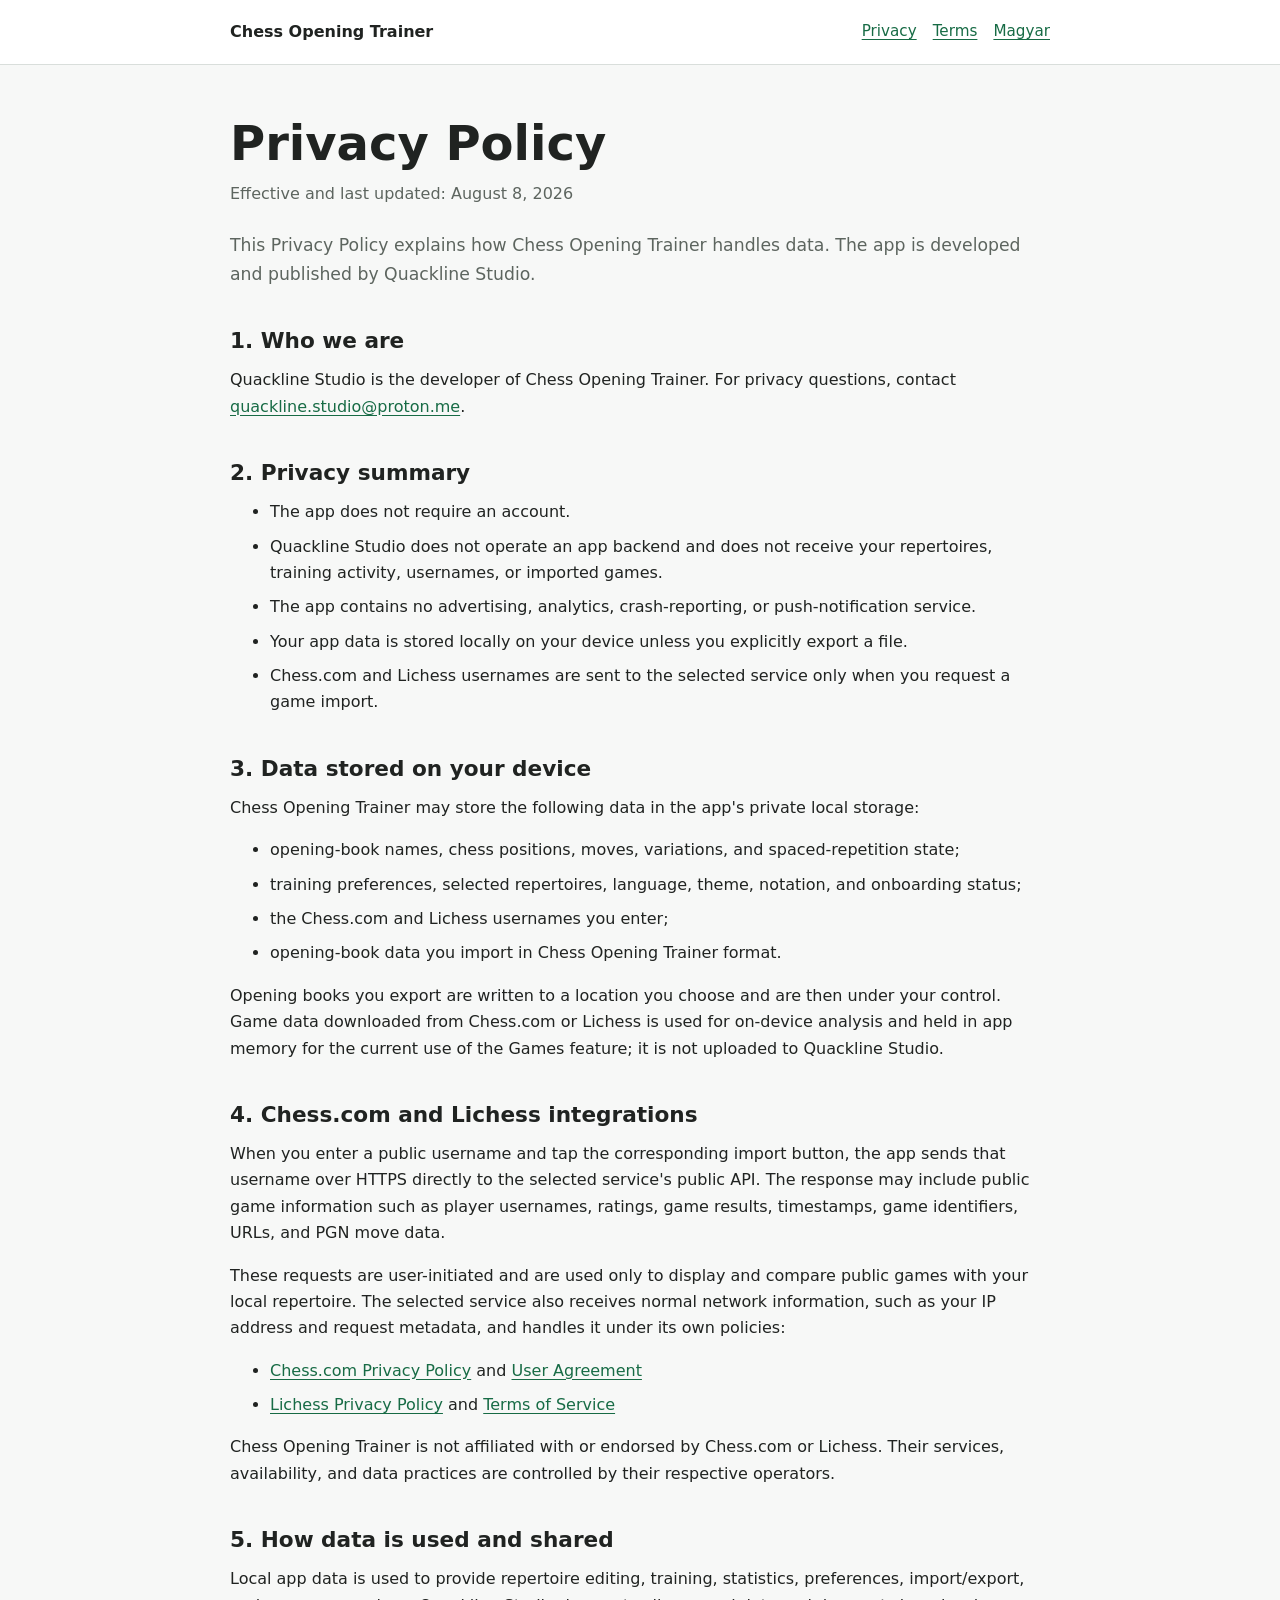
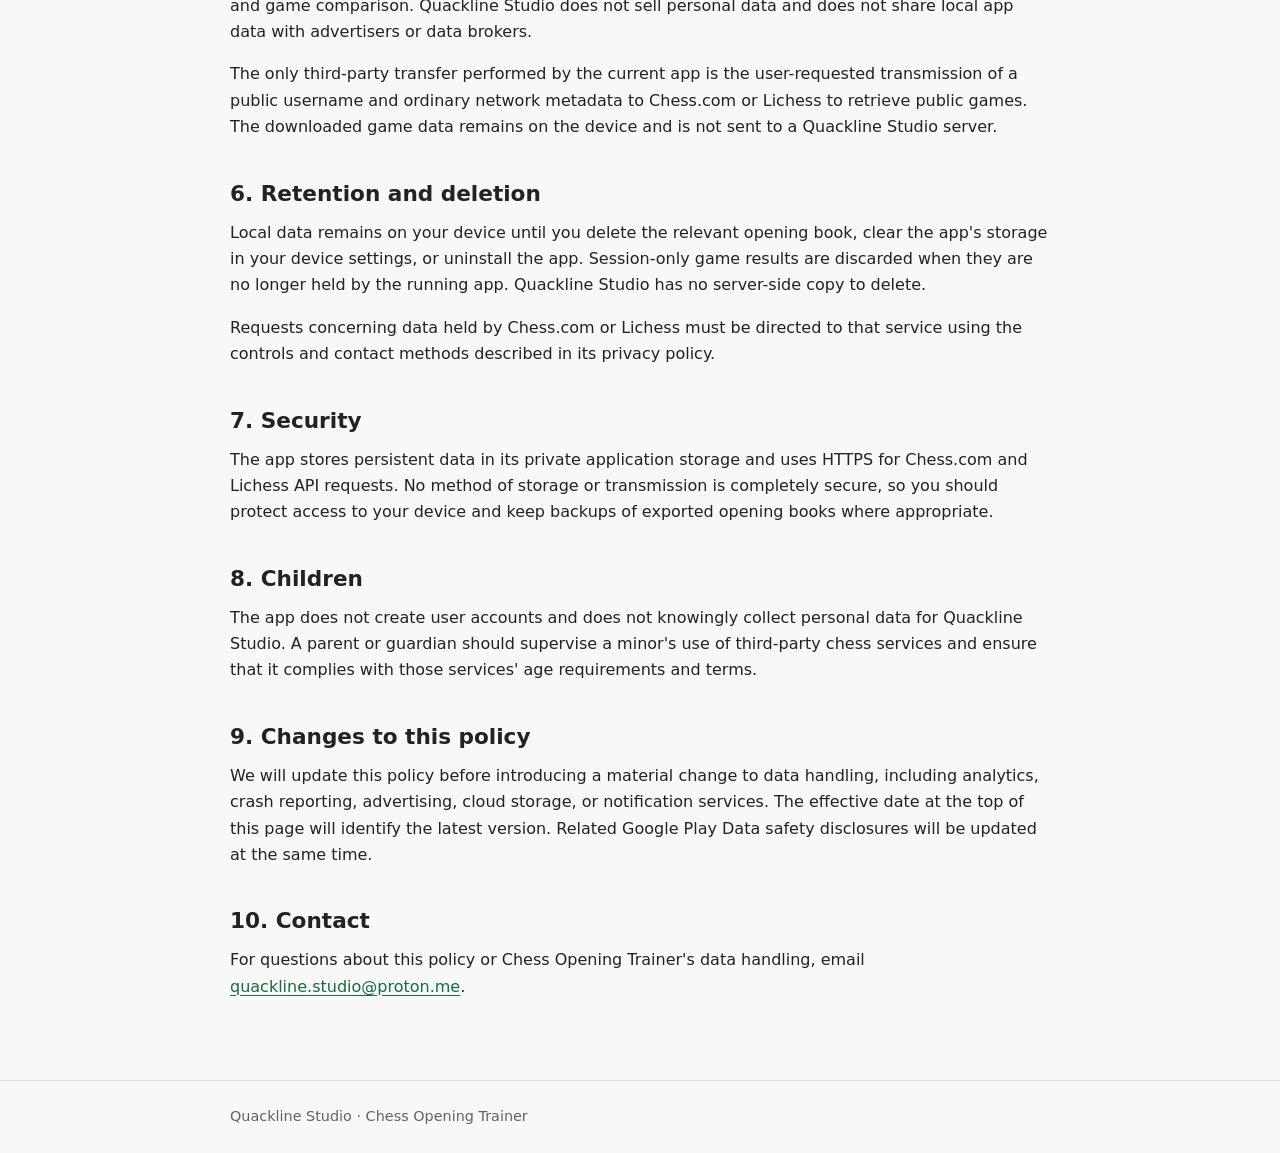
==== privacy/index.html @ 7606192e "Publish Chess Opening Trainer legal documents" ====
<!doctype html>
<html lang="en">
  <head>
    <meta charset="utf-8">
    <meta name="viewport" content="width=device-width, initial-scale=1">
    <meta name="description" content="Privacy Policy for Chess Opening Trainer.">
    <title>Privacy Policy - Chess Opening Trainer</title>
    <link rel="stylesheet" href="../styles.css">
  </head>
  <body>
    <header class="site-header">
      <div class="site-header__inner">
        <a class="brand" href="../">Chess Opening Trainer</a>
        <nav class="site-nav" aria-label="Legal documents">
          <a href="./" aria-current="page">Privacy</a>
          <a href="../terms/">Terms</a>
          <a href="hu/" lang="hu">Magyar</a>
        </nav>
      </div>
    </header>
    <main class="document">
      <h1>Privacy Policy</h1>
      <p class="meta">Effective and last updated: August 8, 2026</p>
      <p class="lede">This Privacy Policy explains how Chess Opening Trainer handles data. The app is developed and published by Quackline Studio.</p>

      <h2>1. Who we are</h2>
      <p>Quackline Studio is the developer of Chess Opening Trainer. For privacy questions, contact <a href="mailto:quackline.studio@proton.me">quackline.studio@proton.me</a>.</p>

      <h2>2. Privacy summary</h2>
      <ul>
        <li>The app does not require an account.</li>
        <li>Quackline Studio does not operate an app backend and does not receive your repertoires, training activity, usernames, or imported games.</li>
        <li>The app contains no advertising, analytics, crash-reporting, or push-notification service.</li>
        <li>Your app data is stored locally on your device unless you explicitly export a file.</li>
        <li>Chess.com and Lichess usernames are sent to the selected service only when you request a game import.</li>
      </ul>

      <h2>3. Data stored on your device</h2>
      <p>Chess Opening Trainer may store the following data in the app's private local storage:</p>
      <ul>
        <li>opening-book names, chess positions, moves, variations, and spaced-repetition state;</li>
        <li>training preferences, selected repertoires, language, theme, notation, and onboarding status;</li>
        <li>the Chess.com and Lichess usernames you enter;</li>
        <li>opening-book data you import in Chess Opening Trainer format.</li>
      </ul>
      <p>Opening books you export are written to a location you choose and are then under your control. Game data downloaded from Chess.com or Lichess is used for on-device analysis and held in app memory for the current use of the Games feature; it is not uploaded to Quackline Studio.</p>

      <h2>4. Chess.com and Lichess integrations</h2>
      <p>When you enter a public username and tap the corresponding import button, the app sends that username over HTTPS directly to the selected service's public API. The response may include public game information such as player usernames, ratings, game results, timestamps, game identifiers, URLs, and PGN move data.</p>
      <p>These requests are user-initiated and are used only to display and compare public games with your local repertoire. The selected service also receives normal network information, such as your IP address and request metadata, and handles it under its own policies:</p>
      <ul>
        <li><a href="https://www.chess.com/legal/privacy">Chess.com Privacy Policy</a> and <a href="https://www.chess.com/legal/user-agreement">User Agreement</a></li>
        <li><a href="https://lichess.org/privacy">Lichess Privacy Policy</a> and <a href="https://lichess.org/terms-of-service">Terms of Service</a></li>
      </ul>
      <p>Chess Opening Trainer is not affiliated with or endorsed by Chess.com or Lichess. Their services, availability, and data practices are controlled by their respective operators.</p>

      <h2>5. How data is used and shared</h2>
      <p>Local app data is used to provide repertoire editing, training, statistics, preferences, import/export, and game comparison. Quackline Studio does not sell personal data and does not share local app data with advertisers or data brokers.</p>
      <p>The only third-party transfer performed by the current app is the user-requested transmission of a public username and ordinary network metadata to Chess.com or Lichess to retrieve public games. The downloaded game data remains on the device and is not sent to a Quackline Studio server.</p>

      <h2>6. Retention and deletion</h2>
      <p>Local data remains on your device until you delete the relevant opening book, clear the app's storage in your device settings, or uninstall the app. Session-only game results are discarded when they are no longer held by the running app. Quackline Studio has no server-side copy to delete.</p>
      <p>Requests concerning data held by Chess.com or Lichess must be directed to that service using the controls and contact methods described in its privacy policy.</p>

      <h2>7. Security</h2>
      <p>The app stores persistent data in its private application storage and uses HTTPS for Chess.com and Lichess API requests. No method of storage or transmission is completely secure, so you should protect access to your device and keep backups of exported opening books where appropriate.</p>

      <h2>8. Children</h2>
      <p>The app does not create user accounts and does not knowingly collect personal data for Quackline Studio. A parent or guardian should supervise a minor's use of third-party chess services and ensure that it complies with those services' age requirements and terms.</p>

      <h2>9. Changes to this policy</h2>
      <p>We will update this policy before introducing a material change to data handling, including analytics, crash reporting, advertising, cloud storage, or notification services. The effective date at the top of this page will identify the latest version. Related Google Play Data safety disclosures will be updated at the same time.</p>

      <h2>10. Contact</h2>
      <p>For questions about this policy or Chess Opening Trainer's data handling, email <a href="mailto:quackline.studio@proton.me">quackline.studio@proton.me</a>.</p>
    </main>
    <footer class="site-footer"><div class="site-footer__inner">Quackline Studio · Chess Opening Trainer</div></footer>
  </body>
</html>
---- styles.css ----
:root {
  color-scheme: light dark;
  --background: #f7f8f7;
  --surface: #ffffff;
  --text: #202321;
  --muted: #5d655f;
  --border: #d9dedb;
  --accent: #176b45;
  --accent-strong: #0f5134;
}

@media (prefers-color-scheme: dark) {
  :root {
    --background: #151816;
    --surface: #1d211e;
    --text: #edf1ee;
    --muted: #adb7b0;
    --border: #39413b;
    --accent: #74d7a5;
    --accent-strong: #9be7bd;
  }
}

* {
  box-sizing: border-box;
}

html {
  background: var(--background);
  color: var(--text);
  font-family: Inter, ui-sans-serif, system-ui, -apple-system, BlinkMacSystemFont,
    "Segoe UI", sans-serif;
  line-height: 1.65;
}

body {
  margin: 0;
}

a {
  color: var(--accent);
  text-underline-offset: 3px;
}

a:hover {
  color: var(--accent-strong);
}

a:focus-visible {
  outline: 3px solid var(--accent);
  outline-offset: 3px;
}

.site-header {
  background: var(--surface);
  border-bottom: 1px solid var(--border);
}

.site-header__inner,
.site-footer__inner,
.document,
.landing {
  width: min(100% - 32px, 820px);
  margin-inline: auto;
}

.site-header__inner {
  min-height: 64px;
  display: flex;
  align-items: center;
  justify-content: space-between;
  gap: 20px;
}

.brand {
  color: var(--text);
  font-weight: 700;
  text-decoration: none;
}

.site-nav {
  display: flex;
  flex-wrap: wrap;
  gap: 16px;
  font-size: 0.95rem;
}

.document,
.landing {
  padding-block: 48px 64px;
}

h1,
h2 {
  line-height: 1.25;
}

h1 {
  margin: 0 0 8px;
  font-size: clamp(2rem, 8vw, 3rem);
}

h2 {
  margin: 40px 0 12px;
  font-size: 1.35rem;
}

p,
ul {
  margin-block: 0 16px;
}

li + li {
  margin-top: 8px;
}

.meta,
.lede,
.site-footer {
  color: var(--muted);
}

.lede {
  font-size: 1.08rem;
  margin-top: 24px;
}

.document-nav {
  display: grid;
  grid-template-columns: repeat(2, minmax(0, 1fr));
  gap: 12px;
  margin-top: 32px;
}

.document-link {
  display: block;
  min-height: 92px;
  padding: 18px;
  border: 1px solid var(--border);
  border-radius: 8px;
  background: var(--surface);
  color: var(--text);
  font-weight: 650;
  text-decoration: none;
}

.document-link span {
  display: block;
  margin-top: 6px;
  color: var(--muted);
  font-size: 0.9rem;
  font-weight: 400;
}

.site-footer {
  border-top: 1px solid var(--border);
  font-size: 0.9rem;
}

.site-footer__inner {
  padding-block: 24px;
}

@media (max-width: 560px) {
  .site-header__inner {
    align-items: flex-start;
    flex-direction: column;
    padding-block: 14px;
  }

  .document,
  .landing {
    padding-block: 36px 52px;
  }

  .document-nav {
    grid-template-columns: 1fr;
  }
}
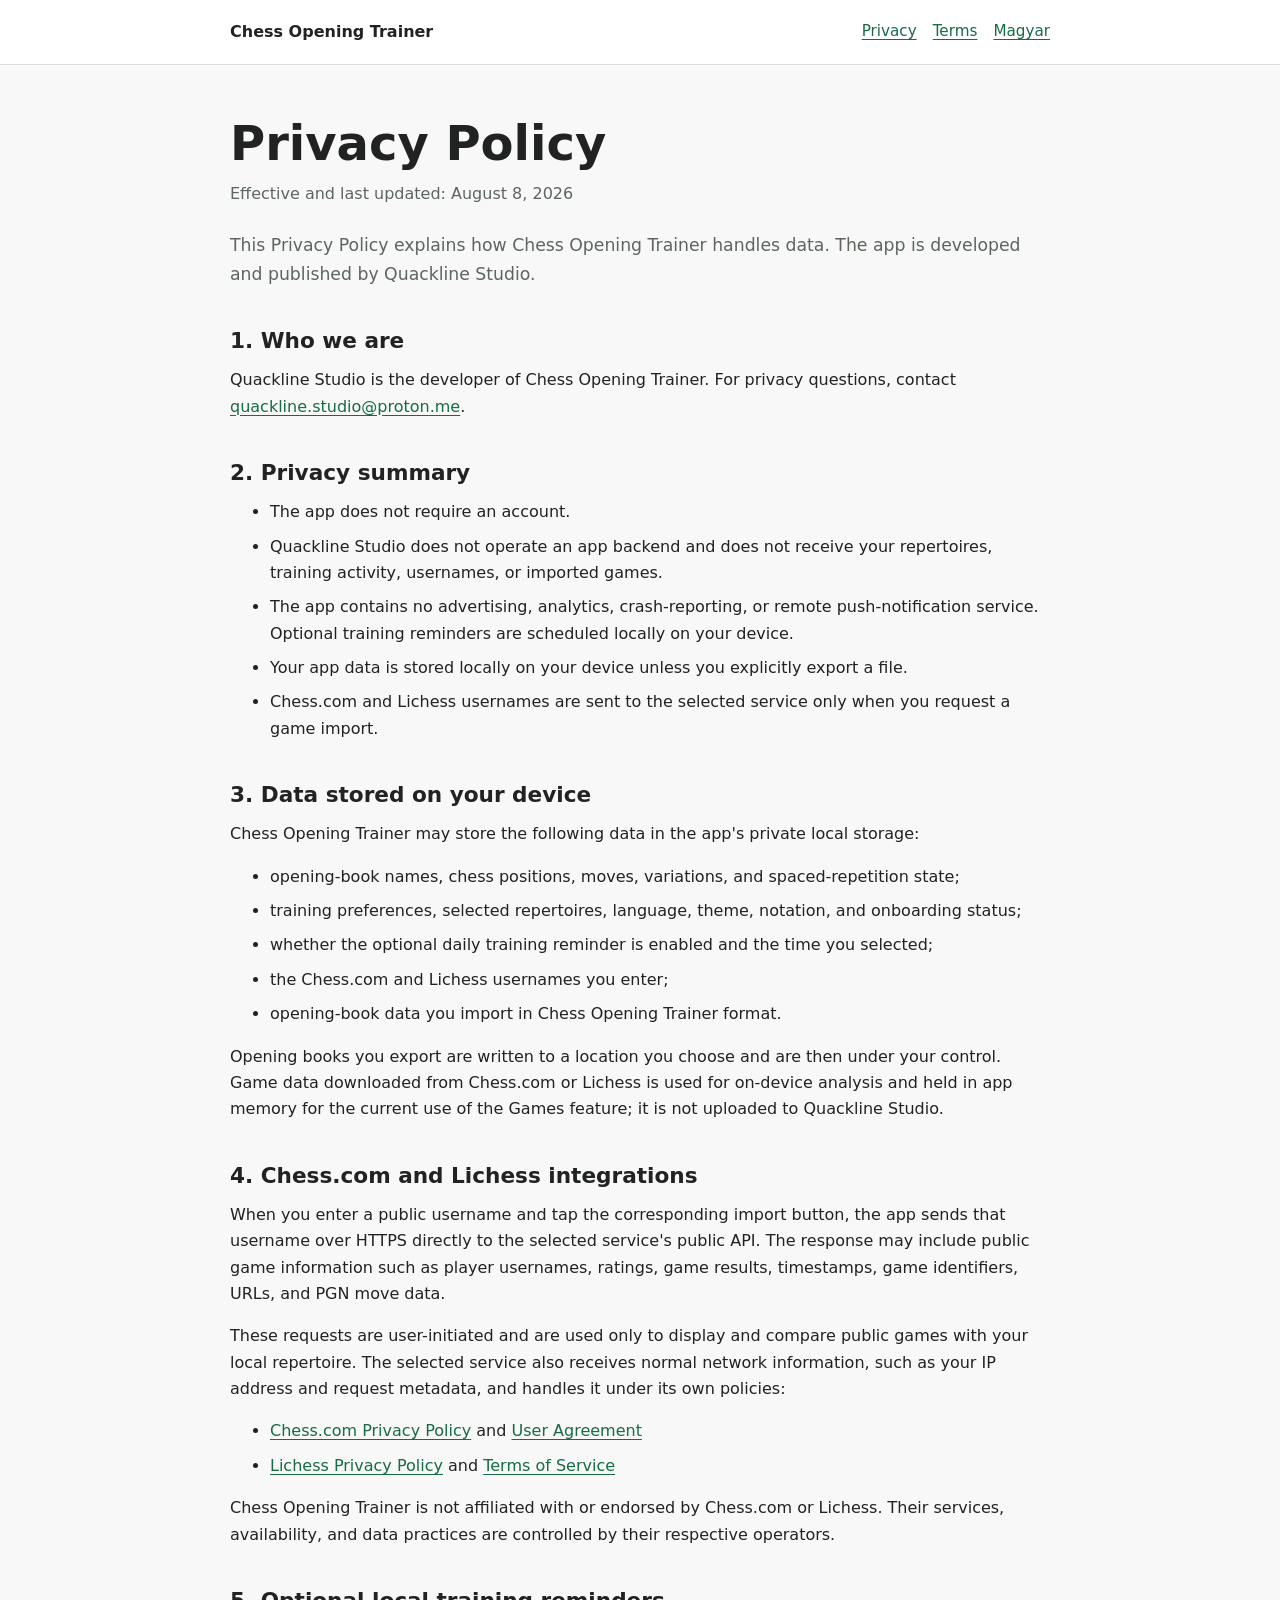
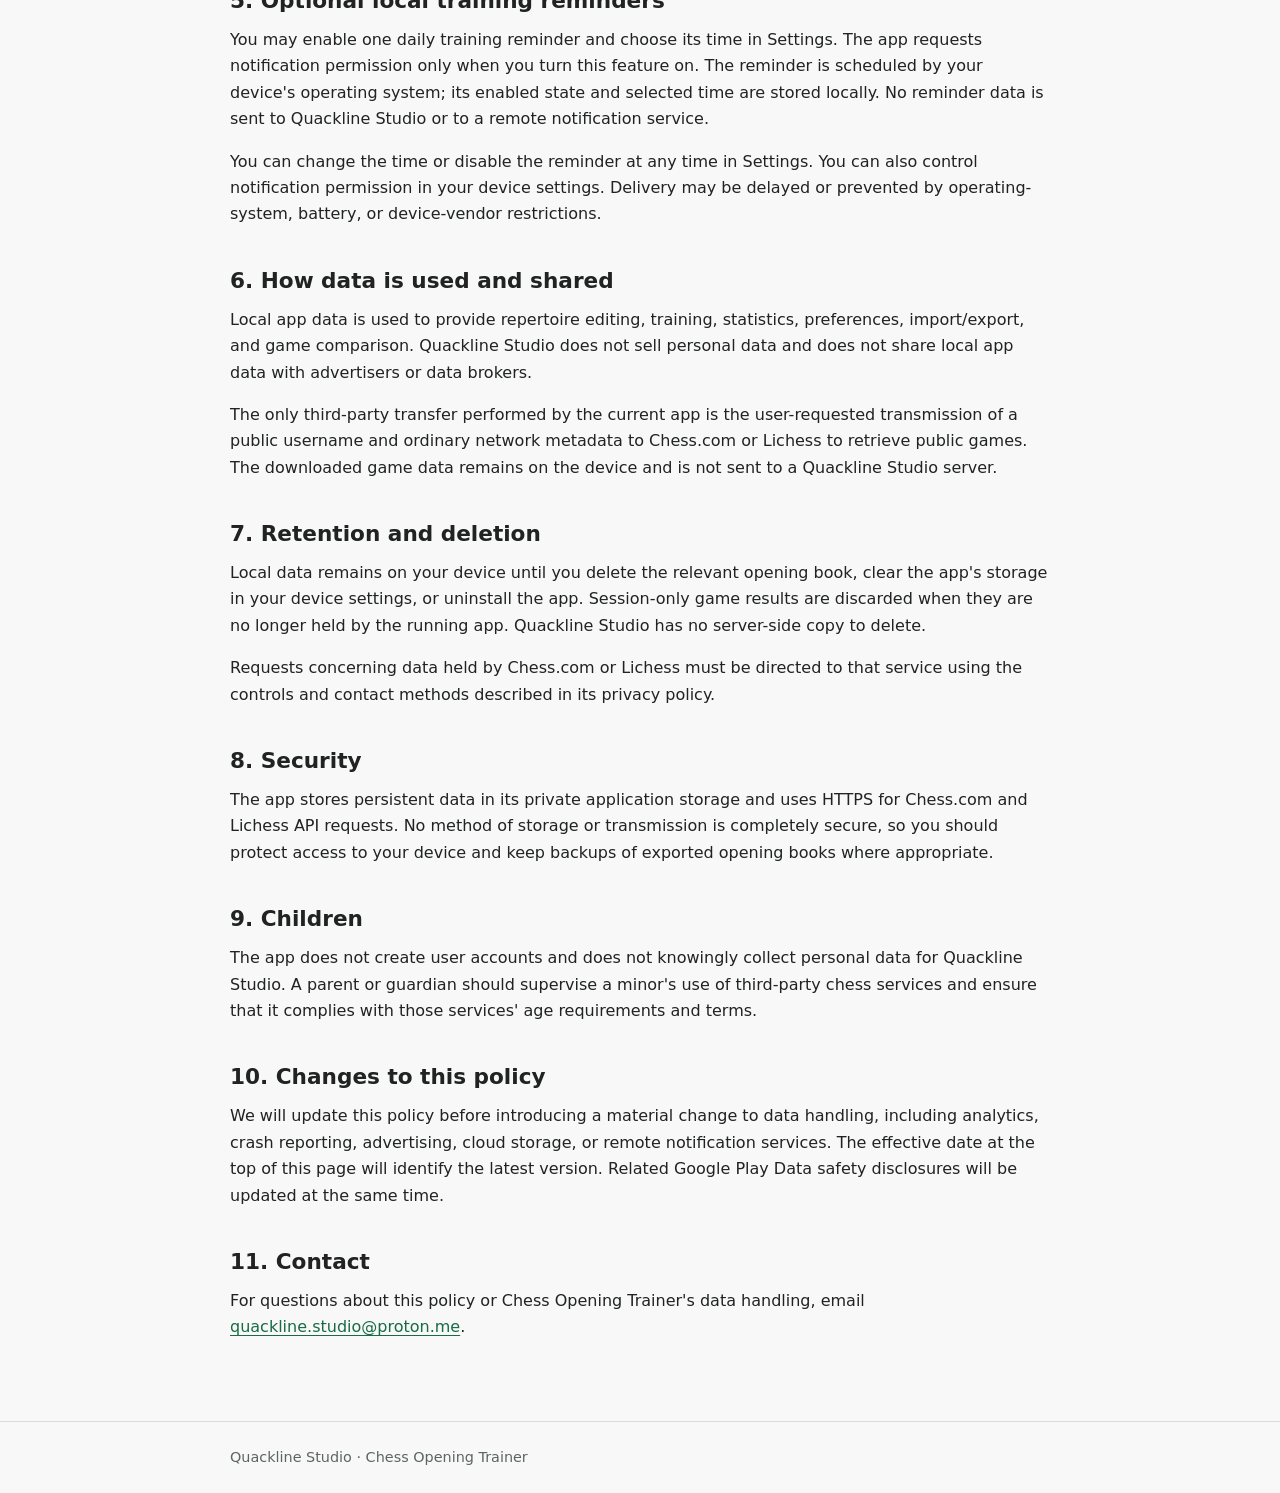
==== commit 8a5ca841: "Document optional local training reminders" ====
--- a/privacy/index.html
+++ b/privacy/index.html
@@ -30,7 +30,7 @@
       <ul>
         <li>The app does not require an account.</li>
         <li>Quackline Studio does not operate an app backend and does not receive your repertoires, training activity, usernames, or imported games.</li>
-        <li>The app contains no advertising, analytics, crash-reporting, or push-notification service.</li>
+        <li>The app contains no advertising, analytics, crash-reporting, or remote push-notification service. Optional training reminders are scheduled locally on your device.</li>
         <li>Your app data is stored locally on your device unless you explicitly export a file.</li>
         <li>Chess.com and Lichess usernames are sent to the selected service only when you request a game import.</li>
       </ul>
@@ -40,6 +40,7 @@
       <ul>
         <li>opening-book names, chess positions, moves, variations, and spaced-repetition state;</li>
         <li>training preferences, selected repertoires, language, theme, notation, and onboarding status;</li>
+        <li>whether the optional daily training reminder is enabled and the time you selected;</li>
         <li>the Chess.com and Lichess usernames you enter;</li>
         <li>opening-book data you import in Chess Opening Trainer format.</li>
       </ul>
@@ -54,24 +55,28 @@
       </ul>
       <p>Chess Opening Trainer is not affiliated with or endorsed by Chess.com or Lichess. Their services, availability, and data practices are controlled by their respective operators.</p>
 
-      <h2>5. How data is used and shared</h2>
+      <h2>5. Optional local training reminders</h2>
+      <p>You may enable one daily training reminder and choose its time in Settings. The app requests notification permission only when you turn this feature on. The reminder is scheduled by your device's operating system; its enabled state and selected time are stored locally. No reminder data is sent to Quackline Studio or to a remote notification service.</p>
+      <p>You can change the time or disable the reminder at any time in Settings. You can also control notification permission in your device settings. Delivery may be delayed or prevented by operating-system, battery, or device-vendor restrictions.</p>
+
+      <h2>6. How data is used and shared</h2>
       <p>Local app data is used to provide repertoire editing, training, statistics, preferences, import/export, and game comparison. Quackline Studio does not sell personal data and does not share local app data with advertisers or data brokers.</p>
       <p>The only third-party transfer performed by the current app is the user-requested transmission of a public username and ordinary network metadata to Chess.com or Lichess to retrieve public games. The downloaded game data remains on the device and is not sent to a Quackline Studio server.</p>
 
-      <h2>6. Retention and deletion</h2>
+      <h2>7. Retention and deletion</h2>
       <p>Local data remains on your device until you delete the relevant opening book, clear the app's storage in your device settings, or uninstall the app. Session-only game results are discarded when they are no longer held by the running app. Quackline Studio has no server-side copy to delete.</p>
       <p>Requests concerning data held by Chess.com or Lichess must be directed to that service using the controls and contact methods described in its privacy policy.</p>
 
-      <h2>7. Security</h2>
+      <h2>8. Security</h2>
       <p>The app stores persistent data in its private application storage and uses HTTPS for Chess.com and Lichess API requests. No method of storage or transmission is completely secure, so you should protect access to your device and keep backups of exported opening books where appropriate.</p>
 
-      <h2>8. Children</h2>
+      <h2>9. Children</h2>
       <p>The app does not create user accounts and does not knowingly collect personal data for Quackline Studio. A parent or guardian should supervise a minor's use of third-party chess services and ensure that it complies with those services' age requirements and terms.</p>
 
-      <h2>9. Changes to this policy</h2>
-      <p>We will update this policy before introducing a material change to data handling, including analytics, crash reporting, advertising, cloud storage, or notification services. The effective date at the top of this page will identify the latest version. Related Google Play Data safety disclosures will be updated at the same time.</p>
+      <h2>10. Changes to this policy</h2>
+      <p>We will update this policy before introducing a material change to data handling, including analytics, crash reporting, advertising, cloud storage, or remote notification services. The effective date at the top of this page will identify the latest version. Related Google Play Data safety disclosures will be updated at the same time.</p>
 
-      <h2>10. Contact</h2>
+      <h2>11. Contact</h2>
       <p>For questions about this policy or Chess Opening Trainer's data handling, email <a href="mailto:quackline.studio@proton.me">quackline.studio@proton.me</a>.</p>
     </main>
     <footer class="site-footer"><div class="site-footer__inner">Quackline Studio · Chess Opening Trainer</div></footer>
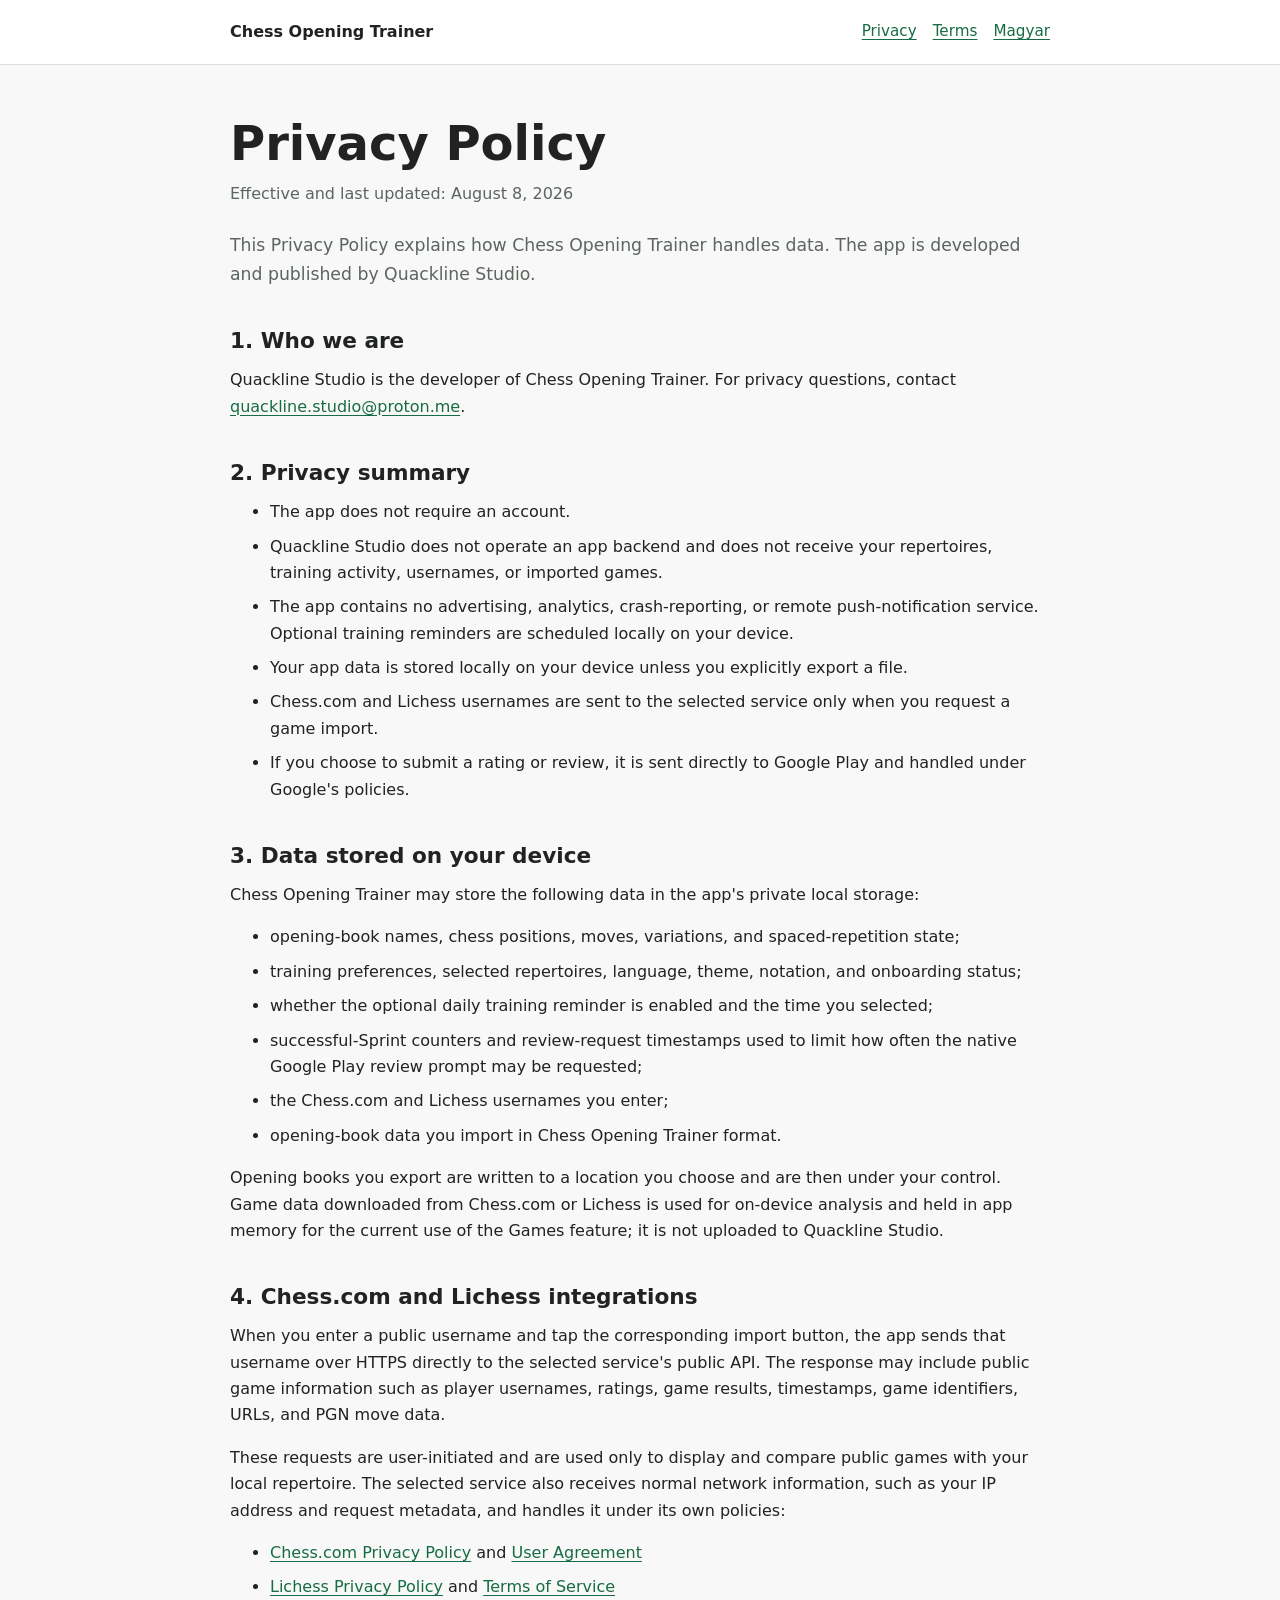
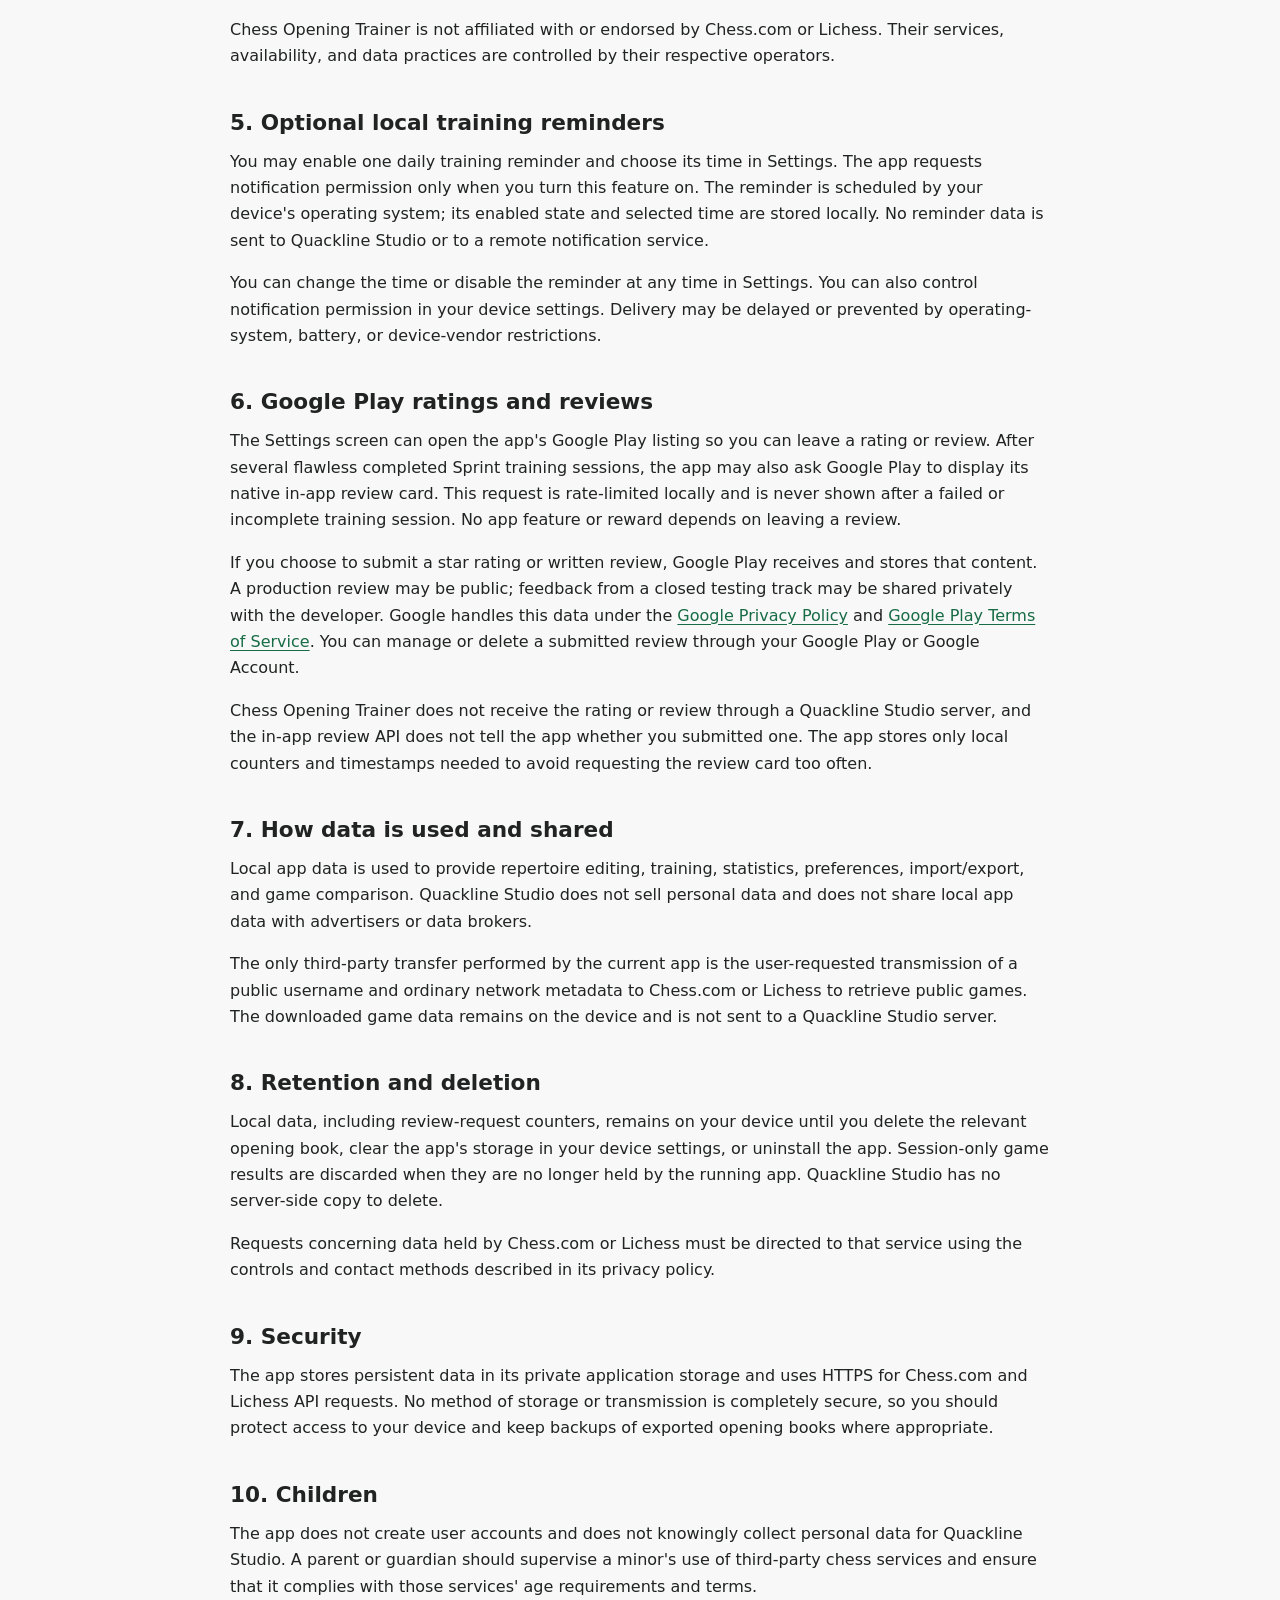
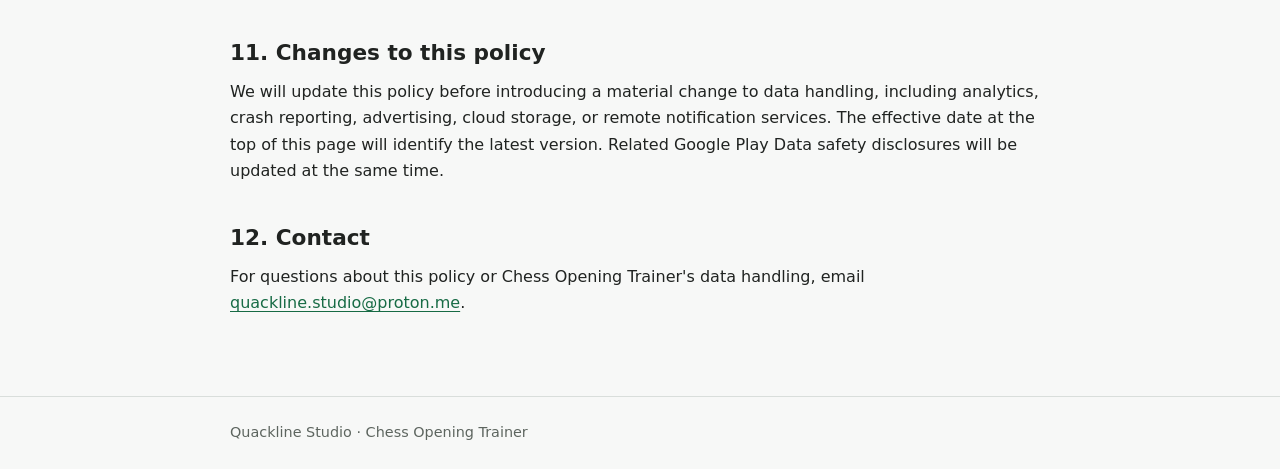
==== commit 5683aa7e: "Document Google Play ratings and reviews" ====
--- a/privacy/index.html
+++ b/privacy/index.html
@@ -33,6 +33,7 @@
         <li>The app contains no advertising, analytics, crash-reporting, or remote push-notification service. Optional training reminders are scheduled locally on your device.</li>
         <li>Your app data is stored locally on your device unless you explicitly export a file.</li>
         <li>Chess.com and Lichess usernames are sent to the selected service only when you request a game import.</li>
+        <li>If you choose to submit a rating or review, it is sent directly to Google Play and handled under Google's policies.</li>
       </ul>
 
       <h2>3. Data stored on your device</h2>
@@ -41,6 +42,7 @@
         <li>opening-book names, chess positions, moves, variations, and spaced-repetition state;</li>
         <li>training preferences, selected repertoires, language, theme, notation, and onboarding status;</li>
         <li>whether the optional daily training reminder is enabled and the time you selected;</li>
+        <li>successful-Sprint counters and review-request timestamps used to limit how often the native Google Play review prompt may be requested;</li>
         <li>the Chess.com and Lichess usernames you enter;</li>
         <li>opening-book data you import in Chess Opening Trainer format.</li>
       </ul>
@@ -59,24 +61,29 @@
       <p>You may enable one daily training reminder and choose its time in Settings. The app requests notification permission only when you turn this feature on. The reminder is scheduled by your device's operating system; its enabled state and selected time are stored locally. No reminder data is sent to Quackline Studio or to a remote notification service.</p>
       <p>You can change the time or disable the reminder at any time in Settings. You can also control notification permission in your device settings. Delivery may be delayed or prevented by operating-system, battery, or device-vendor restrictions.</p>
 
-      <h2>6. How data is used and shared</h2>
+      <h2>6. Google Play ratings and reviews</h2>
+      <p>The Settings screen can open the app's Google Play listing so you can leave a rating or review. After several flawless completed Sprint training sessions, the app may also ask Google Play to display its native in-app review card. This request is rate-limited locally and is never shown after a failed or incomplete training session. No app feature or reward depends on leaving a review.</p>
+      <p>If you choose to submit a star rating or written review, Google Play receives and stores that content. A production review may be public; feedback from a closed testing track may be shared privately with the developer. Google handles this data under the <a href="https://policies.google.com/privacy">Google Privacy Policy</a> and <a href="https://play.google.com/about/play-terms/">Google Play Terms of Service</a>. You can manage or delete a submitted review through your Google Play or Google Account.</p>
+      <p>Chess Opening Trainer does not receive the rating or review through a Quackline Studio server, and the in-app review API does not tell the app whether you submitted one. The app stores only local counters and timestamps needed to avoid requesting the review card too often.</p>
+
+      <h2>7. How data is used and shared</h2>
       <p>Local app data is used to provide repertoire editing, training, statistics, preferences, import/export, and game comparison. Quackline Studio does not sell personal data and does not share local app data with advertisers or data brokers.</p>
       <p>The only third-party transfer performed by the current app is the user-requested transmission of a public username and ordinary network metadata to Chess.com or Lichess to retrieve public games. The downloaded game data remains on the device and is not sent to a Quackline Studio server.</p>
 
-      <h2>7. Retention and deletion</h2>
-      <p>Local data remains on your device until you delete the relevant opening book, clear the app's storage in your device settings, or uninstall the app. Session-only game results are discarded when they are no longer held by the running app. Quackline Studio has no server-side copy to delete.</p>
+      <h2>8. Retention and deletion</h2>
+      <p>Local data, including review-request counters, remains on your device until you delete the relevant opening book, clear the app's storage in your device settings, or uninstall the app. Session-only game results are discarded when they are no longer held by the running app. Quackline Studio has no server-side copy to delete.</p>
       <p>Requests concerning data held by Chess.com or Lichess must be directed to that service using the controls and contact methods described in its privacy policy.</p>
 
-      <h2>8. Security</h2>
+      <h2>9. Security</h2>
       <p>The app stores persistent data in its private application storage and uses HTTPS for Chess.com and Lichess API requests. No method of storage or transmission is completely secure, so you should protect access to your device and keep backups of exported opening books where appropriate.</p>
 
-      <h2>9. Children</h2>
+      <h2>10. Children</h2>
       <p>The app does not create user accounts and does not knowingly collect personal data for Quackline Studio. A parent or guardian should supervise a minor's use of third-party chess services and ensure that it complies with those services' age requirements and terms.</p>
 
-      <h2>10. Changes to this policy</h2>
+      <h2>11. Changes to this policy</h2>
       <p>We will update this policy before introducing a material change to data handling, including analytics, crash reporting, advertising, cloud storage, or remote notification services. The effective date at the top of this page will identify the latest version. Related Google Play Data safety disclosures will be updated at the same time.</p>
 
-      <h2>11. Contact</h2>
+      <h2>12. Contact</h2>
       <p>For questions about this policy or Chess Opening Trainer's data handling, email <a href="mailto:quackline.studio@proton.me">quackline.studio@proton.me</a>.</p>
     </main>
     <footer class="site-footer"><div class="site-footer__inner">Quackline Studio · Chess Opening Trainer</div></footer>
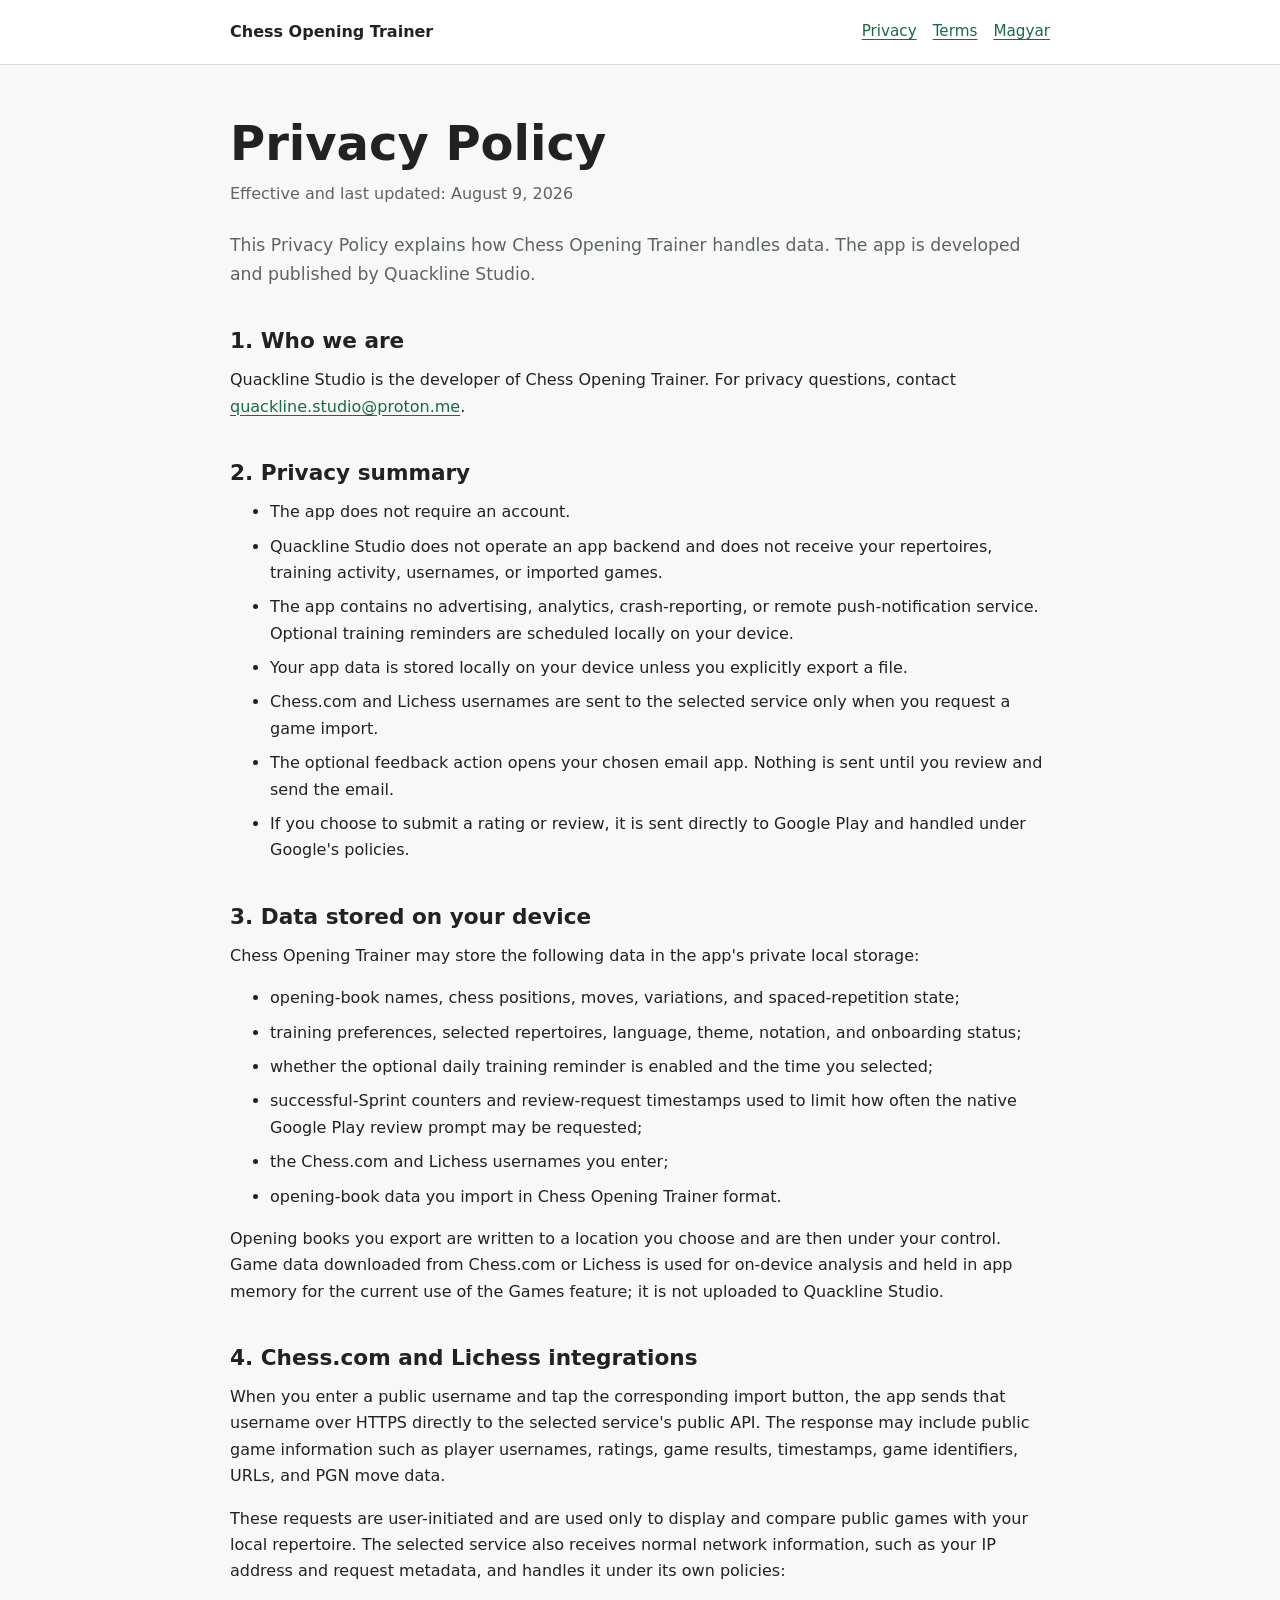
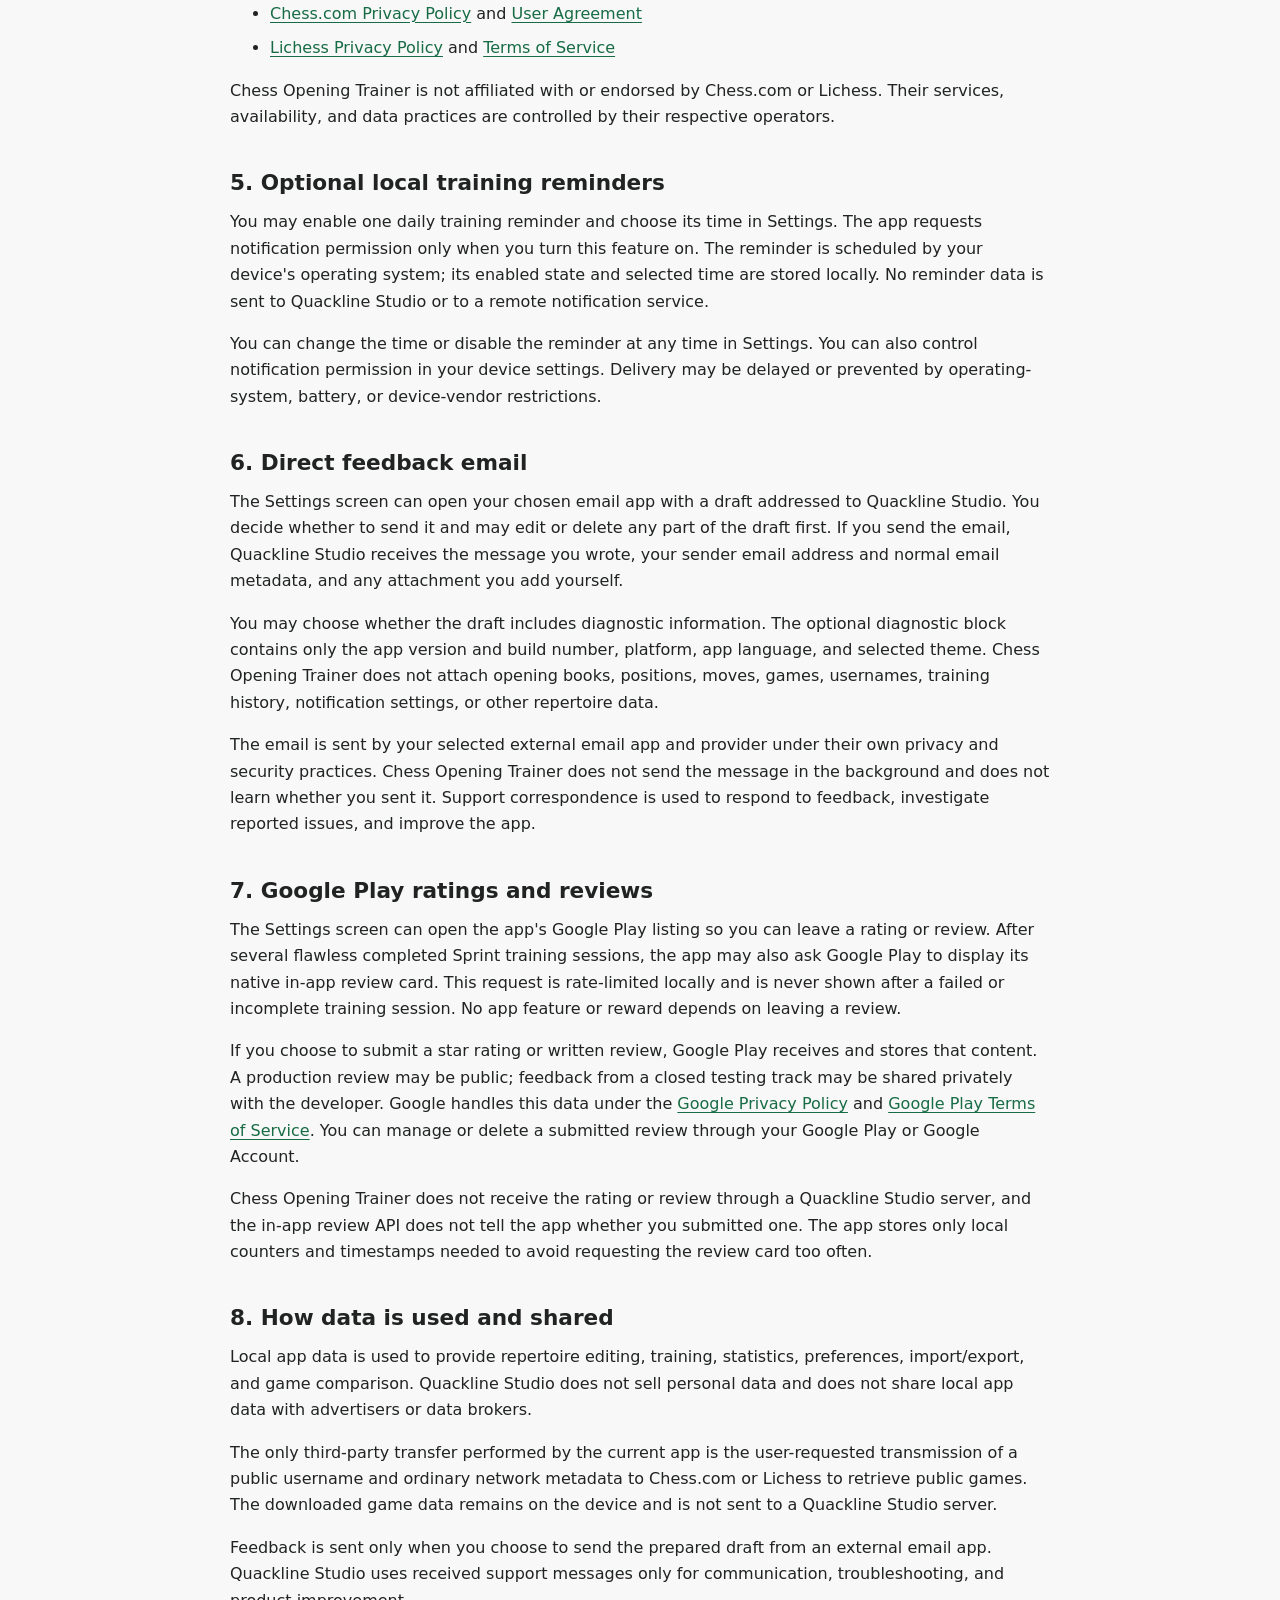
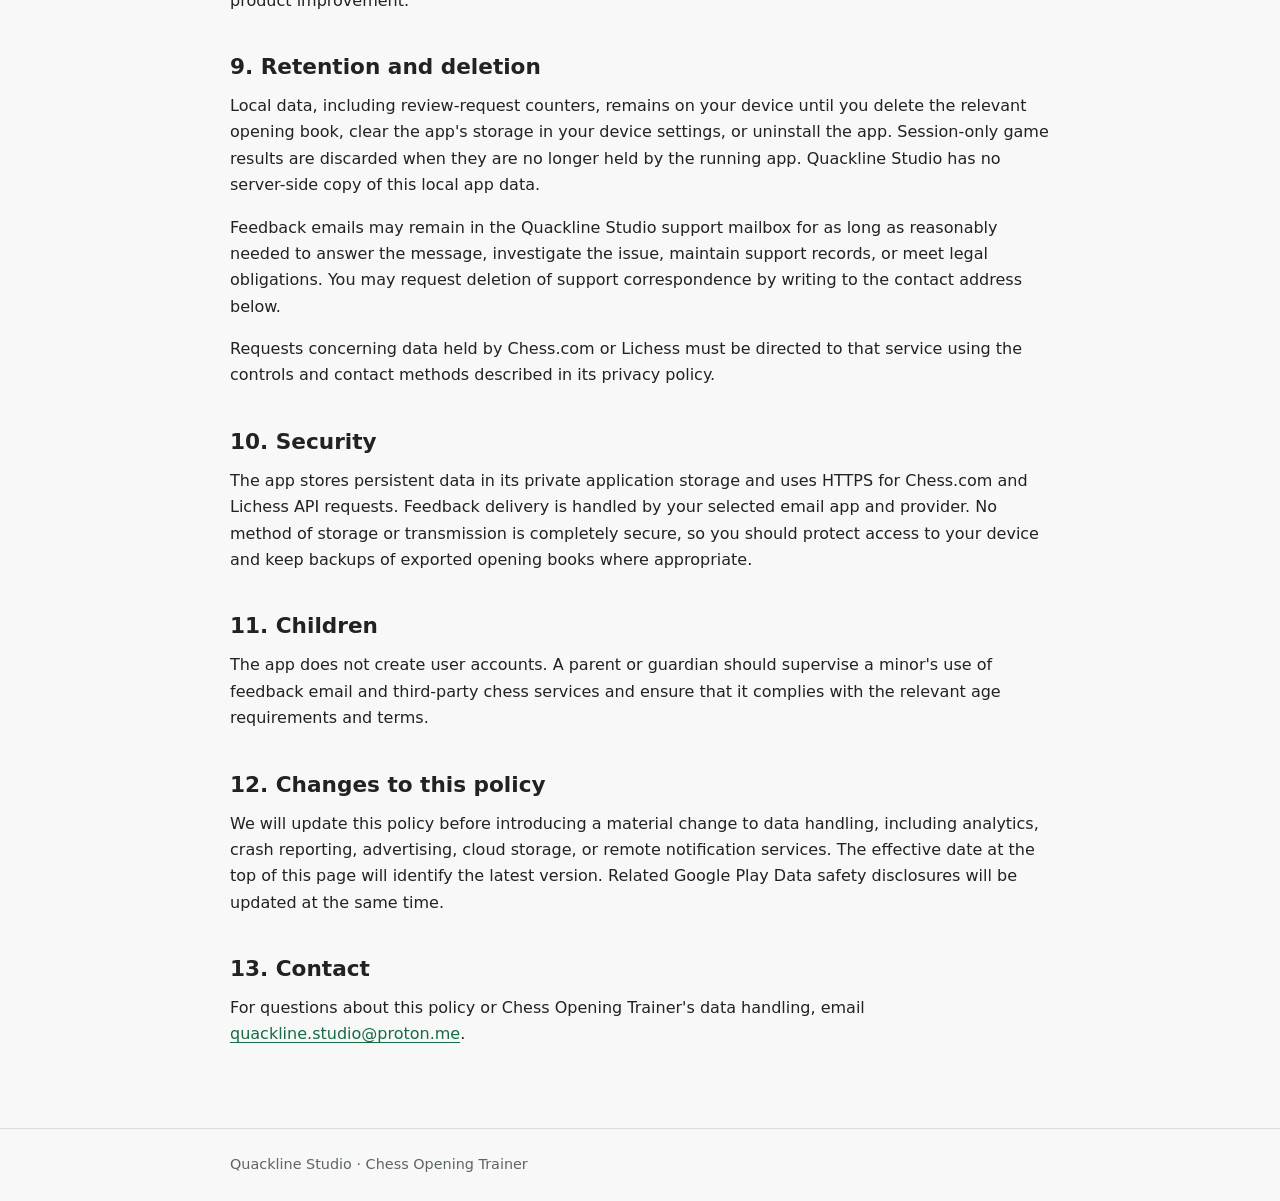
==== commit 9e053cf5: "Document direct feedback email" ====
--- a/privacy/index.html
+++ b/privacy/index.html
@@ -20,7 +20,7 @@
     </header>
     <main class="document">
       <h1>Privacy Policy</h1>
-      <p class="meta">Effective and last updated: August 8, 2026</p>
+      <p class="meta">Effective and last updated: August 9, 2026</p>
       <p class="lede">This Privacy Policy explains how Chess Opening Trainer handles data. The app is developed and published by Quackline Studio.</p>
 
       <h2>1. Who we are</h2>
@@ -33,6 +33,7 @@
         <li>The app contains no advertising, analytics, crash-reporting, or remote push-notification service. Optional training reminders are scheduled locally on your device.</li>
         <li>Your app data is stored locally on your device unless you explicitly export a file.</li>
         <li>Chess.com and Lichess usernames are sent to the selected service only when you request a game import.</li>
+        <li>The optional feedback action opens your chosen email app. Nothing is sent until you review and send the email.</li>
         <li>If you choose to submit a rating or review, it is sent directly to Google Play and handled under Google's policies.</li>
       </ul>
 
@@ -61,29 +62,36 @@
       <p>You may enable one daily training reminder and choose its time in Settings. The app requests notification permission only when you turn this feature on. The reminder is scheduled by your device's operating system; its enabled state and selected time are stored locally. No reminder data is sent to Quackline Studio or to a remote notification service.</p>
       <p>You can change the time or disable the reminder at any time in Settings. You can also control notification permission in your device settings. Delivery may be delayed or prevented by operating-system, battery, or device-vendor restrictions.</p>
 
-      <h2>6. Google Play ratings and reviews</h2>
+      <h2>6. Direct feedback email</h2>
+      <p>The Settings screen can open your chosen email app with a draft addressed to Quackline Studio. You decide whether to send it and may edit or delete any part of the draft first. If you send the email, Quackline Studio receives the message you wrote, your sender email address and normal email metadata, and any attachment you add yourself.</p>
+      <p>You may choose whether the draft includes diagnostic information. The optional diagnostic block contains only the app version and build number, platform, app language, and selected theme. Chess Opening Trainer does not attach opening books, positions, moves, games, usernames, training history, notification settings, or other repertoire data.</p>
+      <p>The email is sent by your selected external email app and provider under their own privacy and security practices. Chess Opening Trainer does not send the message in the background and does not learn whether you sent it. Support correspondence is used to respond to feedback, investigate reported issues, and improve the app.</p>
+
+      <h2>7. Google Play ratings and reviews</h2>
       <p>The Settings screen can open the app's Google Play listing so you can leave a rating or review. After several flawless completed Sprint training sessions, the app may also ask Google Play to display its native in-app review card. This request is rate-limited locally and is never shown after a failed or incomplete training session. No app feature or reward depends on leaving a review.</p>
       <p>If you choose to submit a star rating or written review, Google Play receives and stores that content. A production review may be public; feedback from a closed testing track may be shared privately with the developer. Google handles this data under the <a href="https://policies.google.com/privacy">Google Privacy Policy</a> and <a href="https://play.google.com/about/play-terms/">Google Play Terms of Service</a>. You can manage or delete a submitted review through your Google Play or Google Account.</p>
       <p>Chess Opening Trainer does not receive the rating or review through a Quackline Studio server, and the in-app review API does not tell the app whether you submitted one. The app stores only local counters and timestamps needed to avoid requesting the review card too often.</p>
 
-      <h2>7. How data is used and shared</h2>
+      <h2>8. How data is used and shared</h2>
       <p>Local app data is used to provide repertoire editing, training, statistics, preferences, import/export, and game comparison. Quackline Studio does not sell personal data and does not share local app data with advertisers or data brokers.</p>
       <p>The only third-party transfer performed by the current app is the user-requested transmission of a public username and ordinary network metadata to Chess.com or Lichess to retrieve public games. The downloaded game data remains on the device and is not sent to a Quackline Studio server.</p>
+      <p>Feedback is sent only when you choose to send the prepared draft from an external email app. Quackline Studio uses received support messages only for communication, troubleshooting, and product improvement.</p>
 
-      <h2>8. Retention and deletion</h2>
-      <p>Local data, including review-request counters, remains on your device until you delete the relevant opening book, clear the app's storage in your device settings, or uninstall the app. Session-only game results are discarded when they are no longer held by the running app. Quackline Studio has no server-side copy to delete.</p>
+      <h2>9. Retention and deletion</h2>
+      <p>Local data, including review-request counters, remains on your device until you delete the relevant opening book, clear the app's storage in your device settings, or uninstall the app. Session-only game results are discarded when they are no longer held by the running app. Quackline Studio has no server-side copy of this local app data.</p>
+      <p>Feedback emails may remain in the Quackline Studio support mailbox for as long as reasonably needed to answer the message, investigate the issue, maintain support records, or meet legal obligations. You may request deletion of support correspondence by writing to the contact address below.</p>
       <p>Requests concerning data held by Chess.com or Lichess must be directed to that service using the controls and contact methods described in its privacy policy.</p>
 
-      <h2>9. Security</h2>
-      <p>The app stores persistent data in its private application storage and uses HTTPS for Chess.com and Lichess API requests. No method of storage or transmission is completely secure, so you should protect access to your device and keep backups of exported opening books where appropriate.</p>
+      <h2>10. Security</h2>
+      <p>The app stores persistent data in its private application storage and uses HTTPS for Chess.com and Lichess API requests. Feedback delivery is handled by your selected email app and provider. No method of storage or transmission is completely secure, so you should protect access to your device and keep backups of exported opening books where appropriate.</p>
 
-      <h2>10. Children</h2>
-      <p>The app does not create user accounts and does not knowingly collect personal data for Quackline Studio. A parent or guardian should supervise a minor's use of third-party chess services and ensure that it complies with those services' age requirements and terms.</p>
+      <h2>11. Children</h2>
+      <p>The app does not create user accounts. A parent or guardian should supervise a minor's use of feedback email and third-party chess services and ensure that it complies with the relevant age requirements and terms.</p>
 
-      <h2>11. Changes to this policy</h2>
+      <h2>12. Changes to this policy</h2>
       <p>We will update this policy before introducing a material change to data handling, including analytics, crash reporting, advertising, cloud storage, or remote notification services. The effective date at the top of this page will identify the latest version. Related Google Play Data safety disclosures will be updated at the same time.</p>
 
-      <h2>12. Contact</h2>
+      <h2>13. Contact</h2>
       <p>For questions about this policy or Chess Opening Trainer's data handling, email <a href="mailto:quackline.studio@proton.me">quackline.studio@proton.me</a>.</p>
     </main>
     <footer class="site-footer"><div class="site-footer__inner">Quackline Studio · Chess Opening Trainer</div></footer>
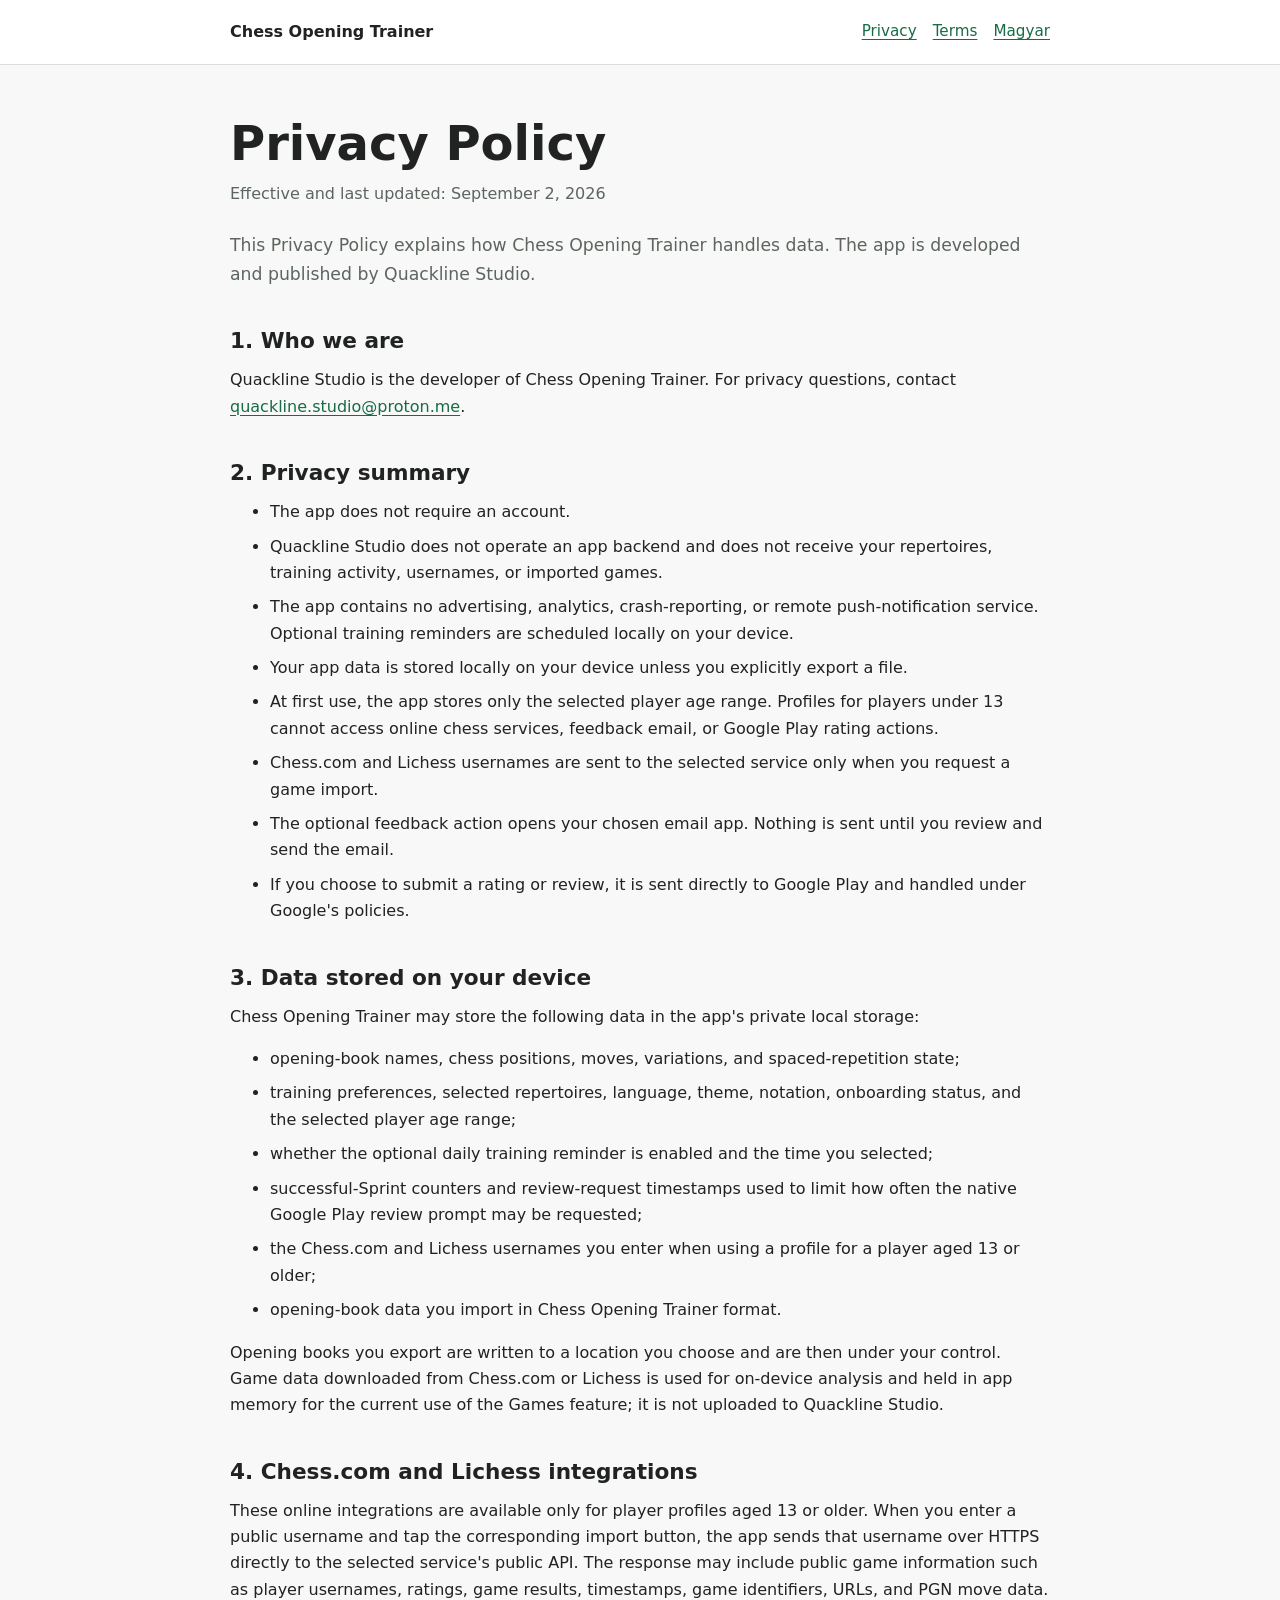
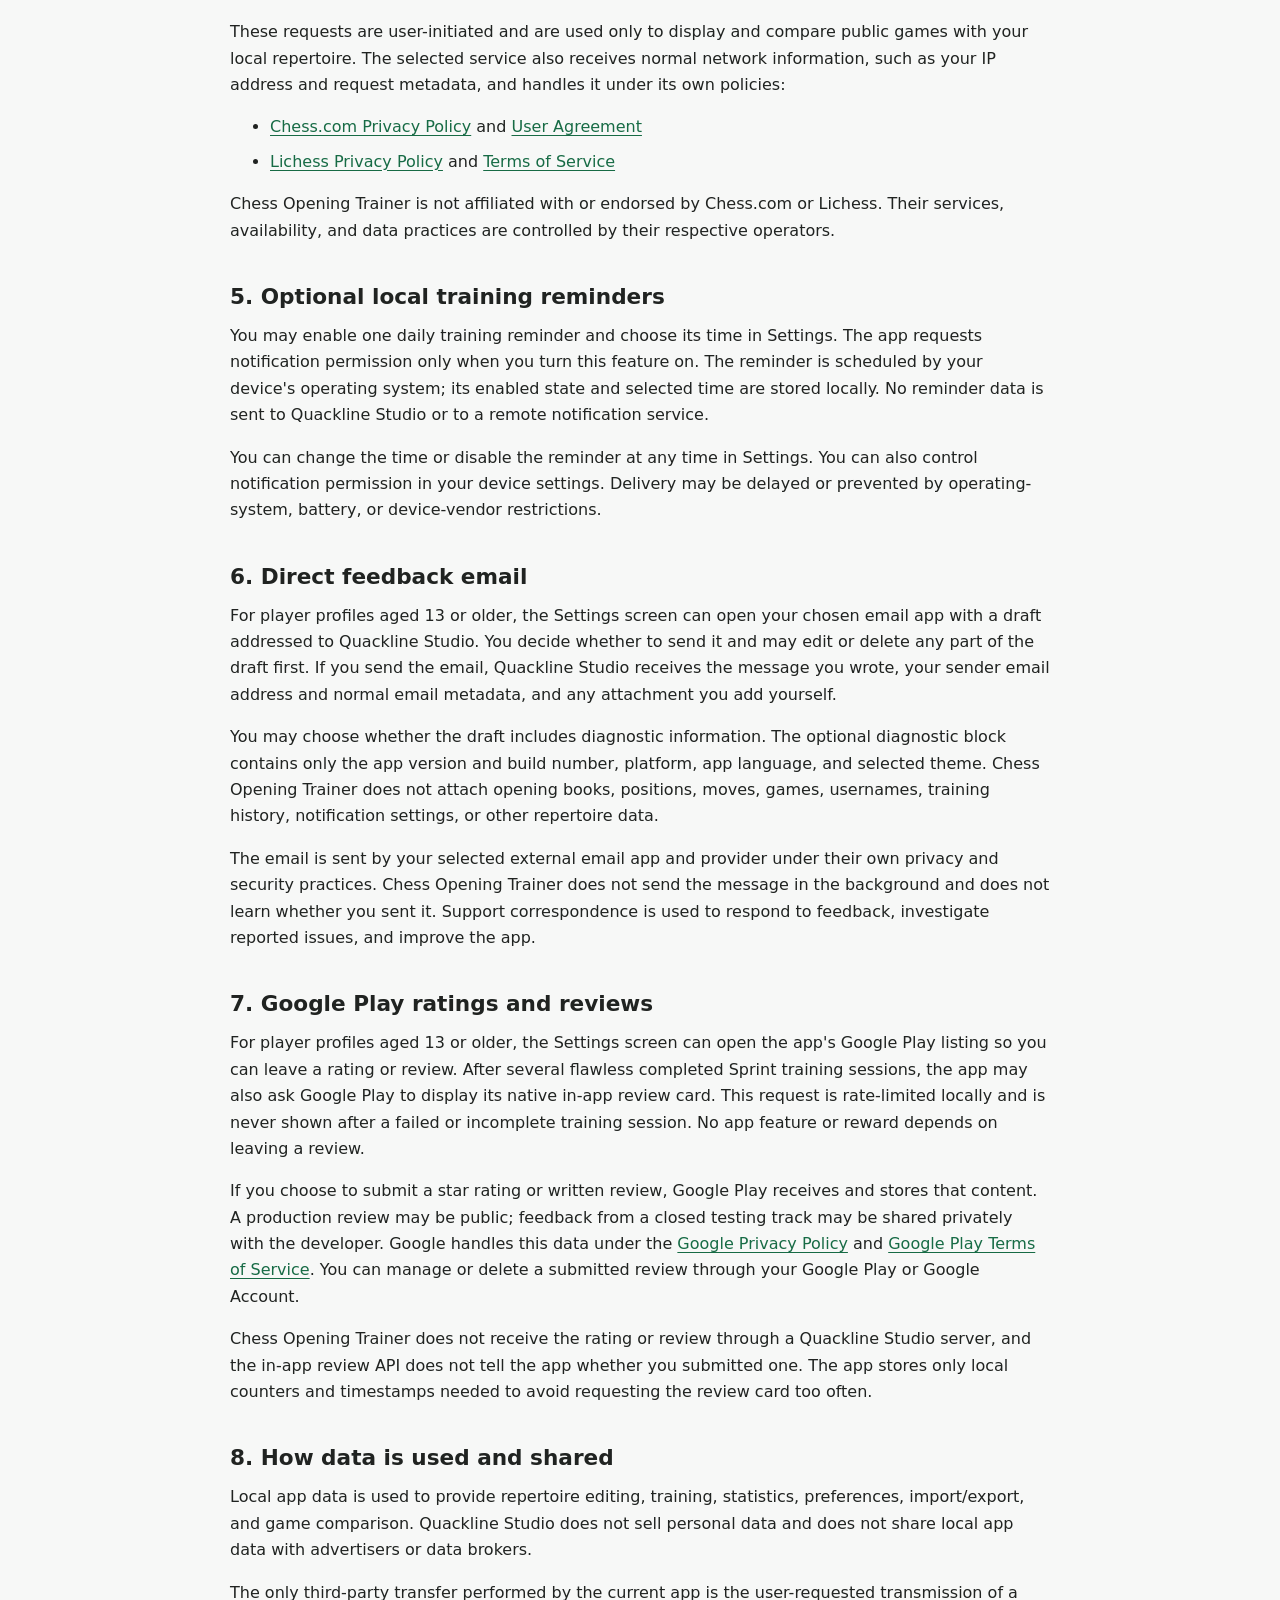
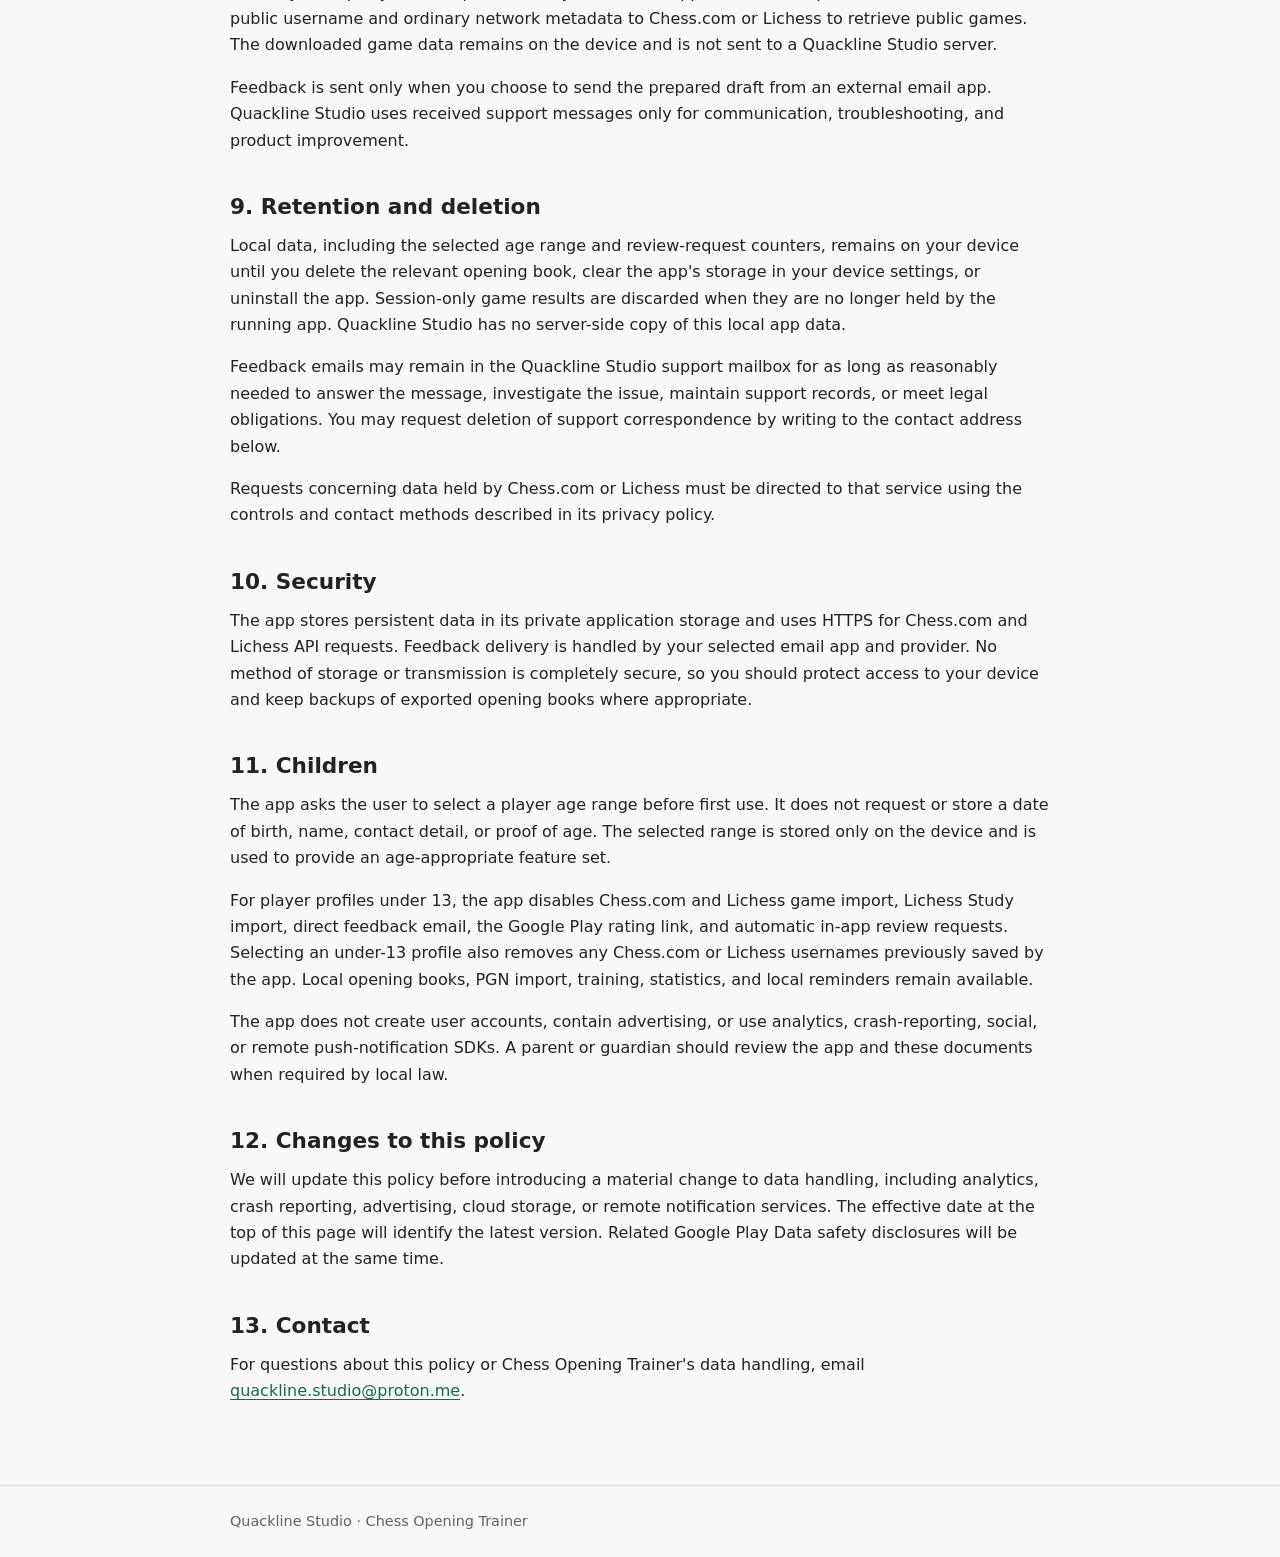
==== commit 7d50c0c3: "Update legal documents for age-based features" ====
--- a/privacy/index.html
+++ b/privacy/index.html
@@ -20,7 +20,7 @@
     </header>
     <main class="document">
       <h1>Privacy Policy</h1>
-      <p class="meta">Effective and last updated: August 9, 2026</p>
+      <p class="meta">Effective and last updated: September 2, 2026</p>
       <p class="lede">This Privacy Policy explains how Chess Opening Trainer handles data. The app is developed and published by Quackline Studio.</p>
 
       <h2>1. Who we are</h2>
@@ -32,6 +32,7 @@
         <li>Quackline Studio does not operate an app backend and does not receive your repertoires, training activity, usernames, or imported games.</li>
         <li>The app contains no advertising, analytics, crash-reporting, or remote push-notification service. Optional training reminders are scheduled locally on your device.</li>
         <li>Your app data is stored locally on your device unless you explicitly export a file.</li>
+        <li>At first use, the app stores only the selected player age range. Profiles for players under 13 cannot access online chess services, feedback email, or Google Play rating actions.</li>
         <li>Chess.com and Lichess usernames are sent to the selected service only when you request a game import.</li>
         <li>The optional feedback action opens your chosen email app. Nothing is sent until you review and send the email.</li>
         <li>If you choose to submit a rating or review, it is sent directly to Google Play and handled under Google's policies.</li>
@@ -41,16 +42,16 @@
       <p>Chess Opening Trainer may store the following data in the app's private local storage:</p>
       <ul>
         <li>opening-book names, chess positions, moves, variations, and spaced-repetition state;</li>
-        <li>training preferences, selected repertoires, language, theme, notation, and onboarding status;</li>
+        <li>training preferences, selected repertoires, language, theme, notation, onboarding status, and the selected player age range;</li>
         <li>whether the optional daily training reminder is enabled and the time you selected;</li>
         <li>successful-Sprint counters and review-request timestamps used to limit how often the native Google Play review prompt may be requested;</li>
-        <li>the Chess.com and Lichess usernames you enter;</li>
+        <li>the Chess.com and Lichess usernames you enter when using a profile for a player aged 13 or older;</li>
         <li>opening-book data you import in Chess Opening Trainer format.</li>
       </ul>
       <p>Opening books you export are written to a location you choose and are then under your control. Game data downloaded from Chess.com or Lichess is used for on-device analysis and held in app memory for the current use of the Games feature; it is not uploaded to Quackline Studio.</p>
 
       <h2>4. Chess.com and Lichess integrations</h2>
-      <p>When you enter a public username and tap the corresponding import button, the app sends that username over HTTPS directly to the selected service's public API. The response may include public game information such as player usernames, ratings, game results, timestamps, game identifiers, URLs, and PGN move data.</p>
+      <p>These online integrations are available only for player profiles aged 13 or older. When you enter a public username and tap the corresponding import button, the app sends that username over HTTPS directly to the selected service's public API. The response may include public game information such as player usernames, ratings, game results, timestamps, game identifiers, URLs, and PGN move data.</p>
       <p>These requests are user-initiated and are used only to display and compare public games with your local repertoire. The selected service also receives normal network information, such as your IP address and request metadata, and handles it under its own policies:</p>
       <ul>
         <li><a href="https://www.chess.com/legal/privacy">Chess.com Privacy Policy</a> and <a href="https://www.chess.com/legal/user-agreement">User Agreement</a></li>
@@ -63,12 +64,12 @@
       <p>You can change the time or disable the reminder at any time in Settings. You can also control notification permission in your device settings. Delivery may be delayed or prevented by operating-system, battery, or device-vendor restrictions.</p>
 
       <h2>6. Direct feedback email</h2>
-      <p>The Settings screen can open your chosen email app with a draft addressed to Quackline Studio. You decide whether to send it and may edit or delete any part of the draft first. If you send the email, Quackline Studio receives the message you wrote, your sender email address and normal email metadata, and any attachment you add yourself.</p>
+      <p>For player profiles aged 13 or older, the Settings screen can open your chosen email app with a draft addressed to Quackline Studio. You decide whether to send it and may edit or delete any part of the draft first. If you send the email, Quackline Studio receives the message you wrote, your sender email address and normal email metadata, and any attachment you add yourself.</p>
       <p>You may choose whether the draft includes diagnostic information. The optional diagnostic block contains only the app version and build number, platform, app language, and selected theme. Chess Opening Trainer does not attach opening books, positions, moves, games, usernames, training history, notification settings, or other repertoire data.</p>
       <p>The email is sent by your selected external email app and provider under their own privacy and security practices. Chess Opening Trainer does not send the message in the background and does not learn whether you sent it. Support correspondence is used to respond to feedback, investigate reported issues, and improve the app.</p>
 
       <h2>7. Google Play ratings and reviews</h2>
-      <p>The Settings screen can open the app's Google Play listing so you can leave a rating or review. After several flawless completed Sprint training sessions, the app may also ask Google Play to display its native in-app review card. This request is rate-limited locally and is never shown after a failed or incomplete training session. No app feature or reward depends on leaving a review.</p>
+      <p>For player profiles aged 13 or older, the Settings screen can open the app's Google Play listing so you can leave a rating or review. After several flawless completed Sprint training sessions, the app may also ask Google Play to display its native in-app review card. This request is rate-limited locally and is never shown after a failed or incomplete training session. No app feature or reward depends on leaving a review.</p>
       <p>If you choose to submit a star rating or written review, Google Play receives and stores that content. A production review may be public; feedback from a closed testing track may be shared privately with the developer. Google handles this data under the <a href="https://policies.google.com/privacy">Google Privacy Policy</a> and <a href="https://play.google.com/about/play-terms/">Google Play Terms of Service</a>. You can manage or delete a submitted review through your Google Play or Google Account.</p>
       <p>Chess Opening Trainer does not receive the rating or review through a Quackline Studio server, and the in-app review API does not tell the app whether you submitted one. The app stores only local counters and timestamps needed to avoid requesting the review card too often.</p>
 
@@ -78,7 +79,7 @@
       <p>Feedback is sent only when you choose to send the prepared draft from an external email app. Quackline Studio uses received support messages only for communication, troubleshooting, and product improvement.</p>
 
       <h2>9. Retention and deletion</h2>
-      <p>Local data, including review-request counters, remains on your device until you delete the relevant opening book, clear the app's storage in your device settings, or uninstall the app. Session-only game results are discarded when they are no longer held by the running app. Quackline Studio has no server-side copy of this local app data.</p>
+      <p>Local data, including the selected age range and review-request counters, remains on your device until you delete the relevant opening book, clear the app's storage in your device settings, or uninstall the app. Session-only game results are discarded when they are no longer held by the running app. Quackline Studio has no server-side copy of this local app data.</p>
       <p>Feedback emails may remain in the Quackline Studio support mailbox for as long as reasonably needed to answer the message, investigate the issue, maintain support records, or meet legal obligations. You may request deletion of support correspondence by writing to the contact address below.</p>
       <p>Requests concerning data held by Chess.com or Lichess must be directed to that service using the controls and contact methods described in its privacy policy.</p>
 
@@ -86,7 +87,9 @@
       <p>The app stores persistent data in its private application storage and uses HTTPS for Chess.com and Lichess API requests. Feedback delivery is handled by your selected email app and provider. No method of storage or transmission is completely secure, so you should protect access to your device and keep backups of exported opening books where appropriate.</p>
 
       <h2>11. Children</h2>
-      <p>The app does not create user accounts. A parent or guardian should supervise a minor's use of feedback email and third-party chess services and ensure that it complies with the relevant age requirements and terms.</p>
+      <p>The app asks the user to select a player age range before first use. It does not request or store a date of birth, name, contact detail, or proof of age. The selected range is stored only on the device and is used to provide an age-appropriate feature set.</p>
+      <p>For player profiles under 13, the app disables Chess.com and Lichess game import, Lichess Study import, direct feedback email, the Google Play rating link, and automatic in-app review requests. Selecting an under-13 profile also removes any Chess.com or Lichess usernames previously saved by the app. Local opening books, PGN import, training, statistics, and local reminders remain available.</p>
+      <p>The app does not create user accounts, contain advertising, or use analytics, crash-reporting, social, or remote push-notification SDKs. A parent or guardian should review the app and these documents when required by local law.</p>
 
       <h2>12. Changes to this policy</h2>
       <p>We will update this policy before introducing a material change to data handling, including analytics, crash reporting, advertising, cloud storage, or remote notification services. The effective date at the top of this page will identify the latest version. Related Google Play Data safety disclosures will be updated at the same time.</p>
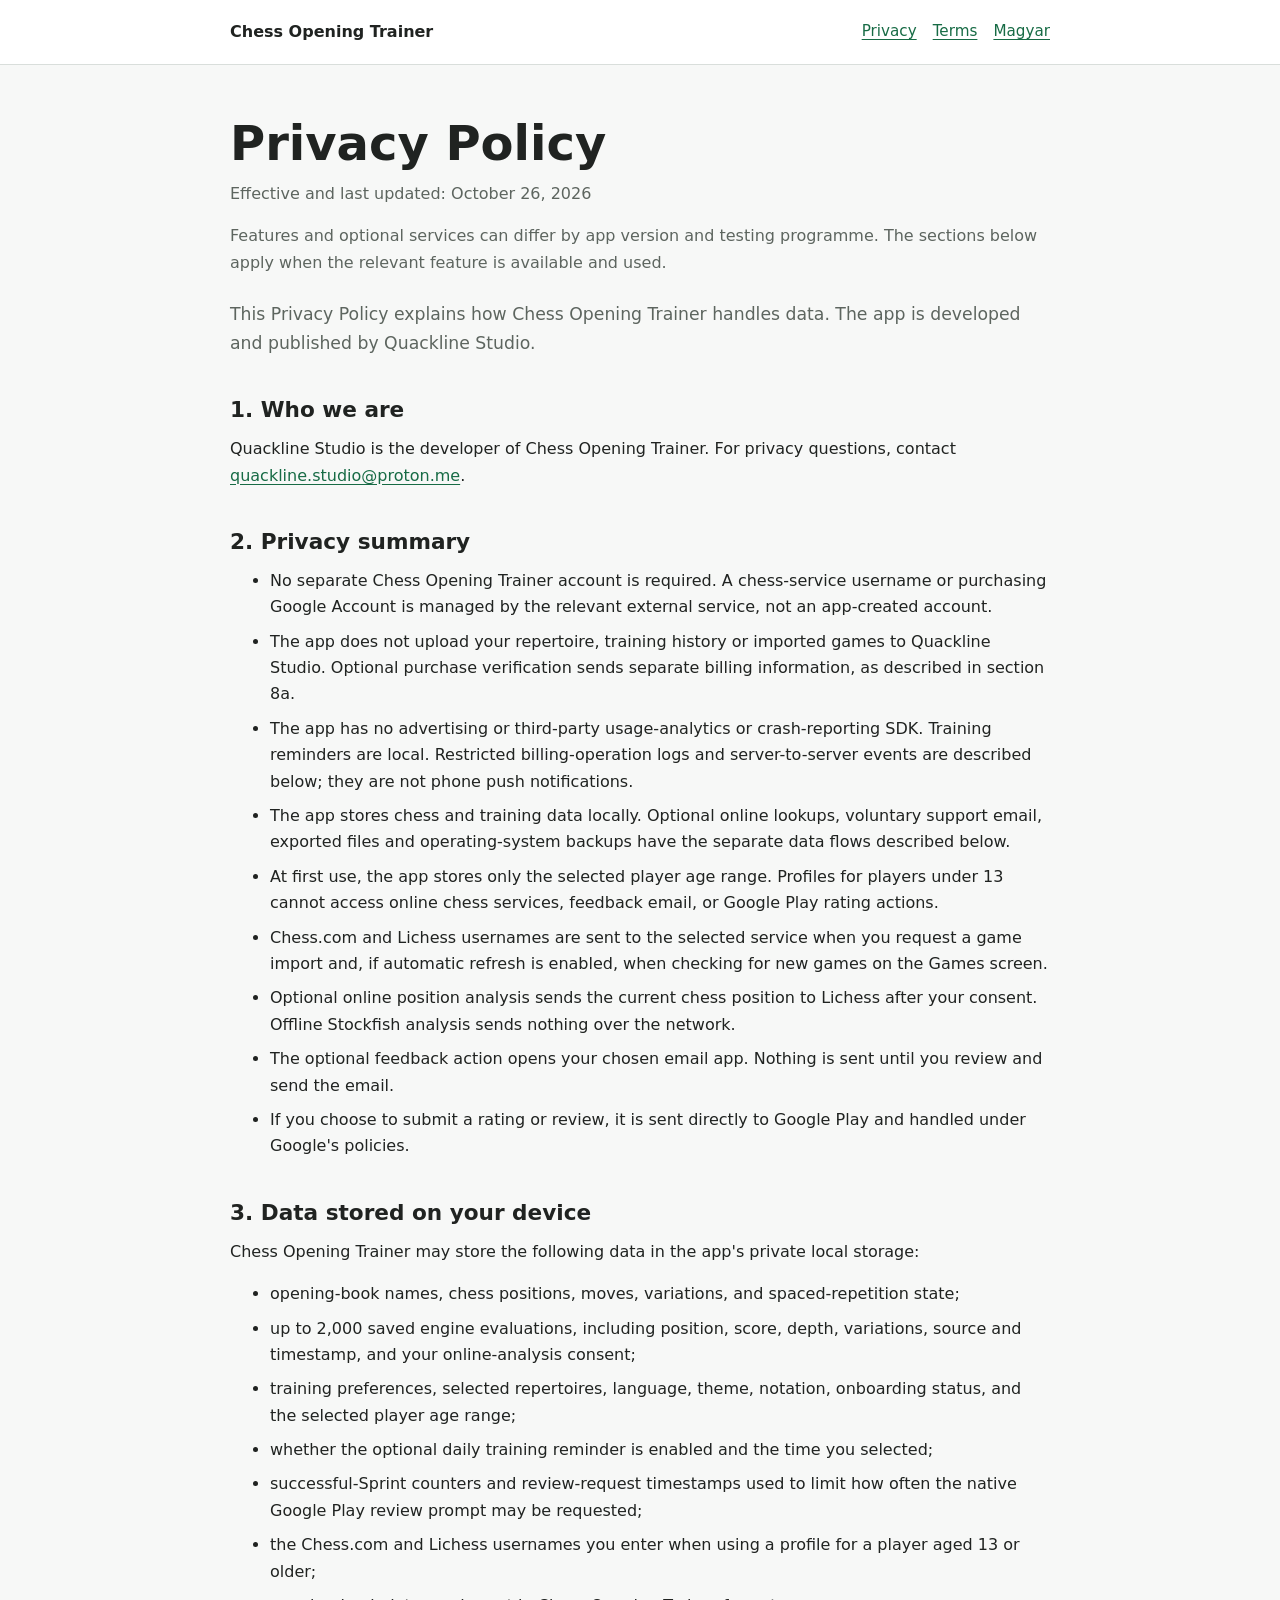
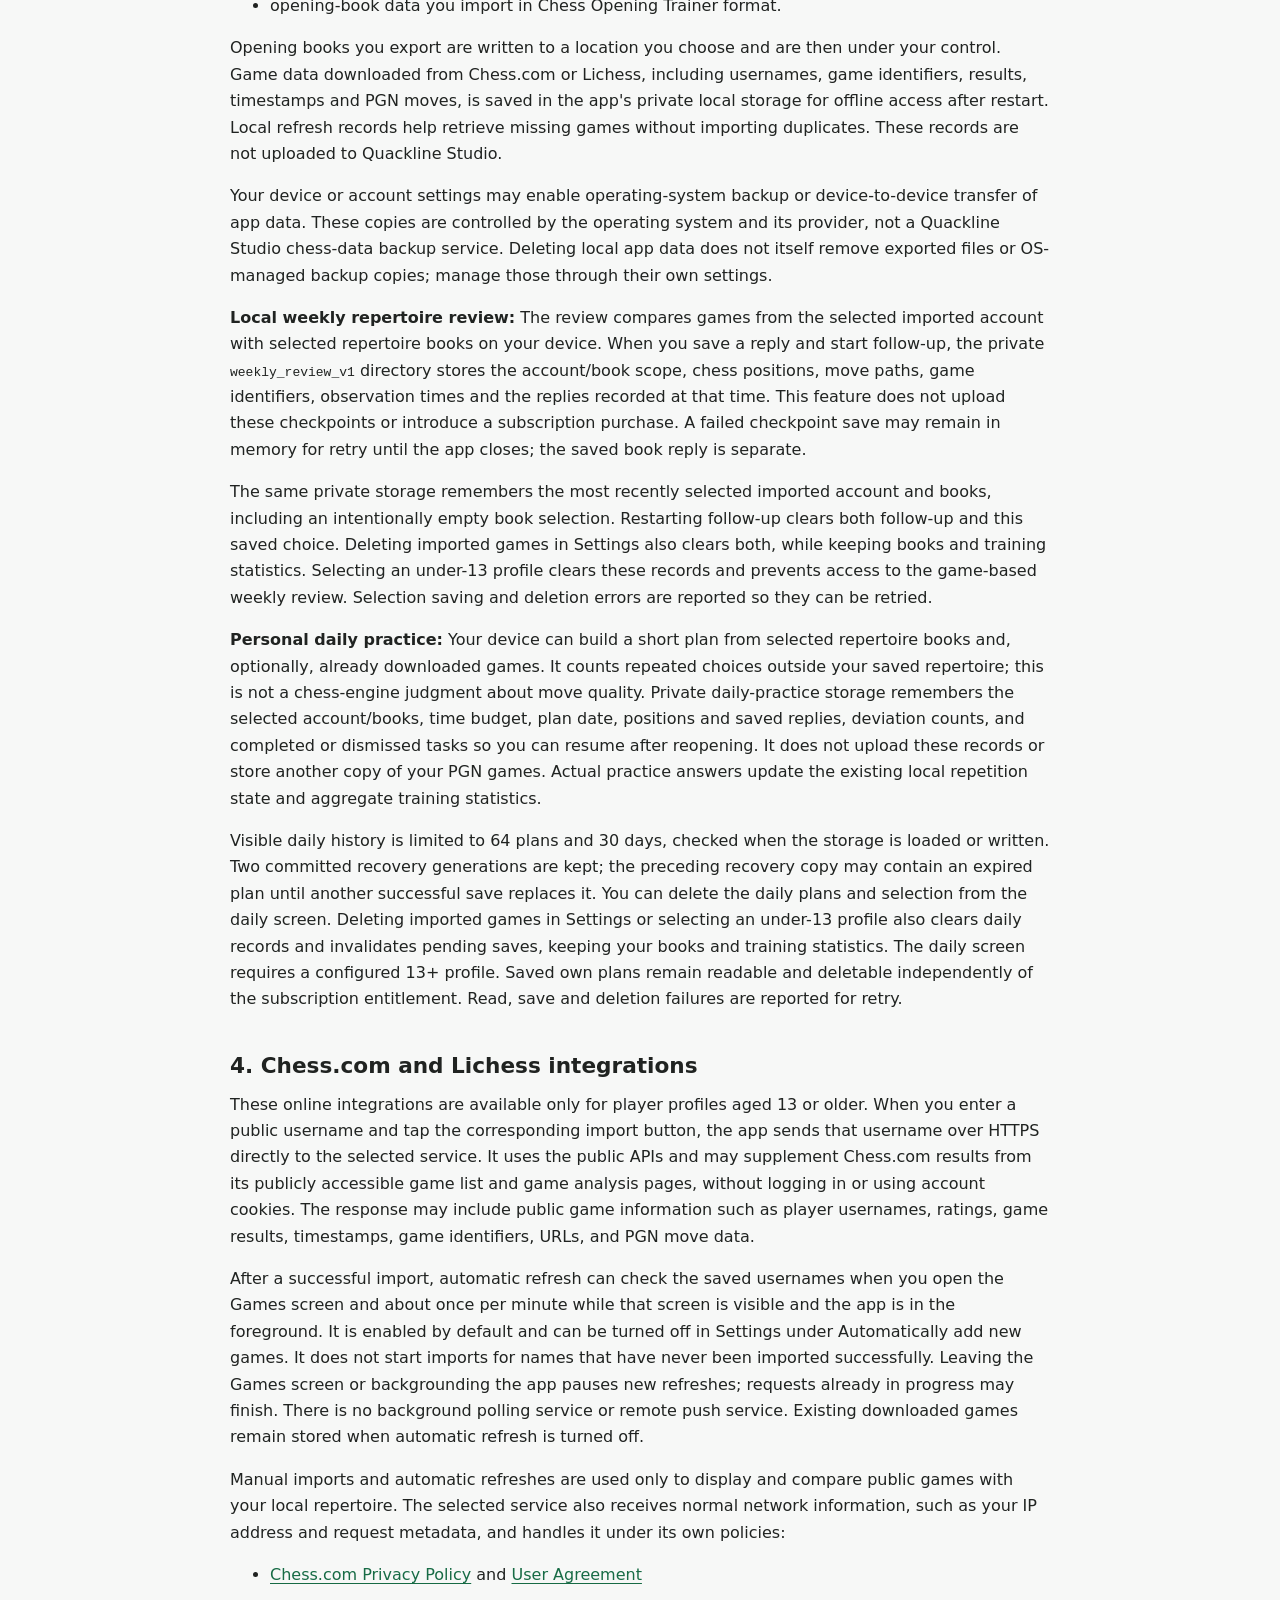
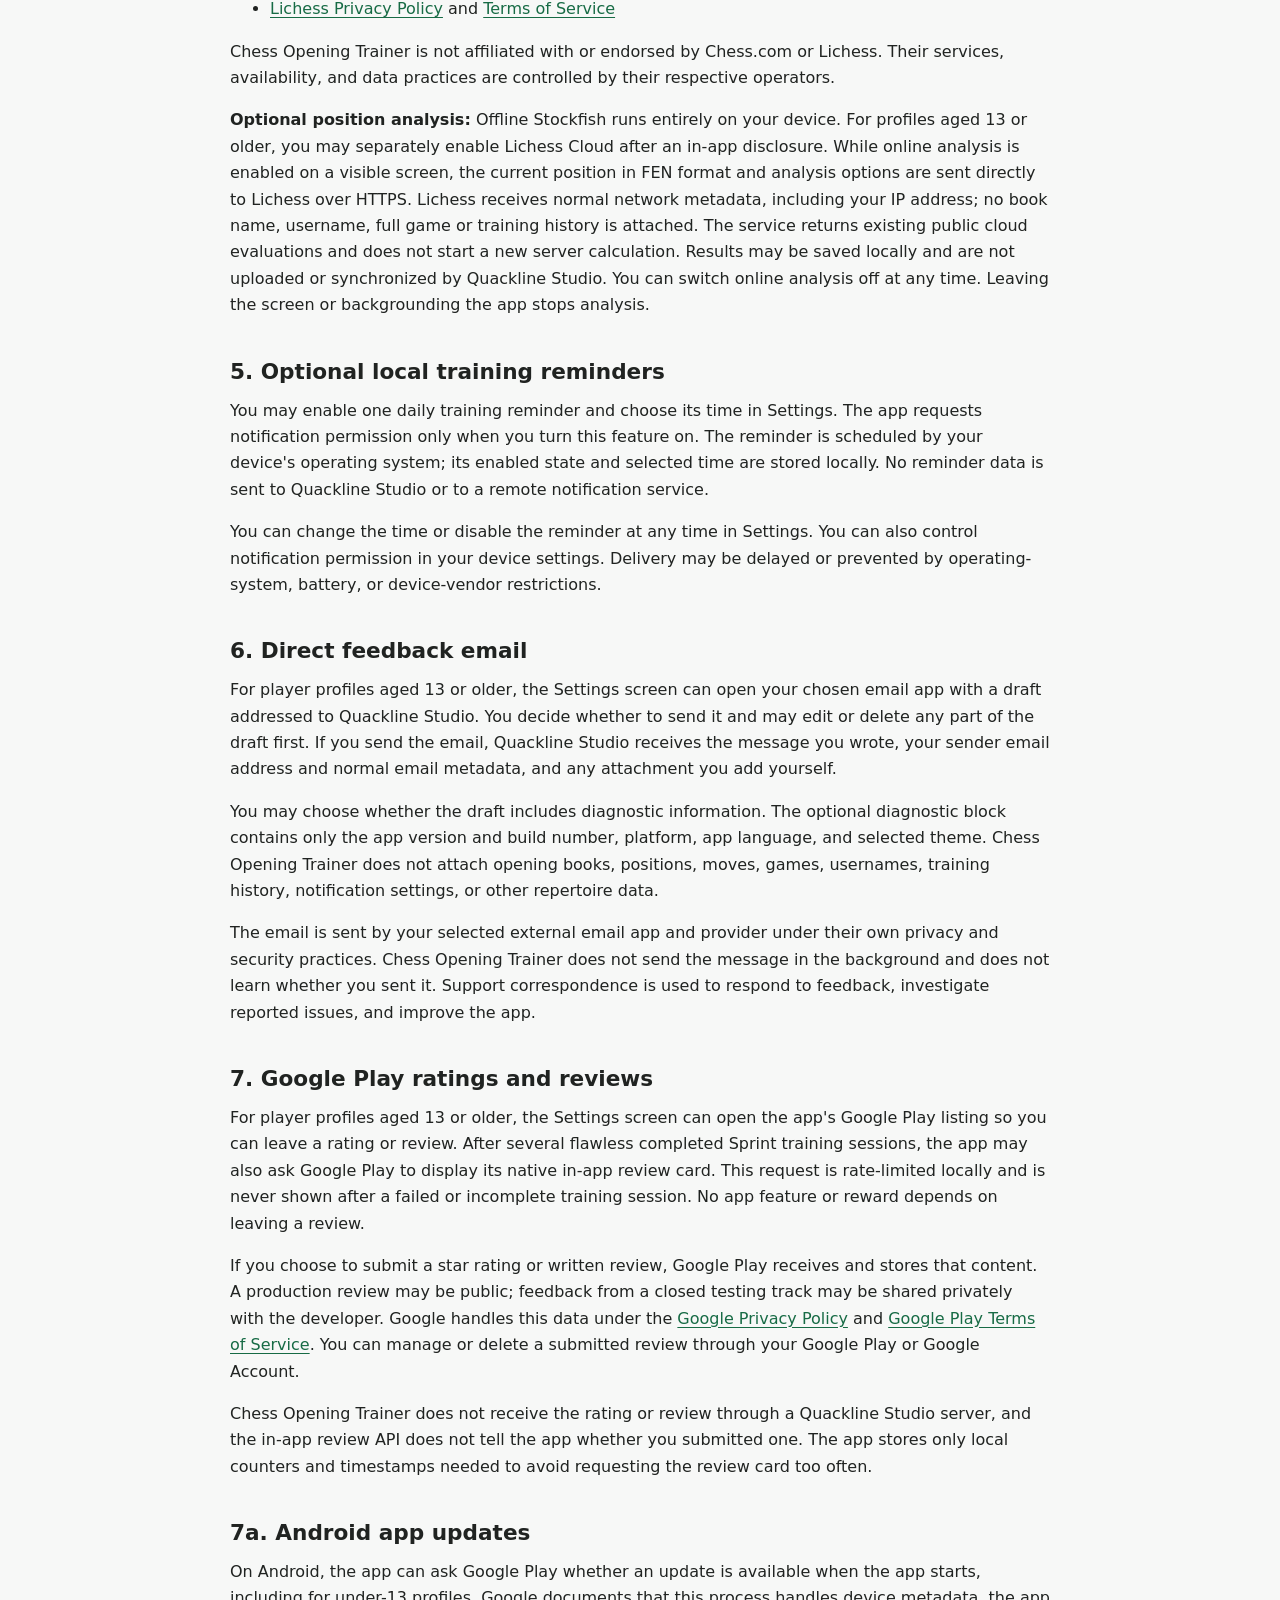
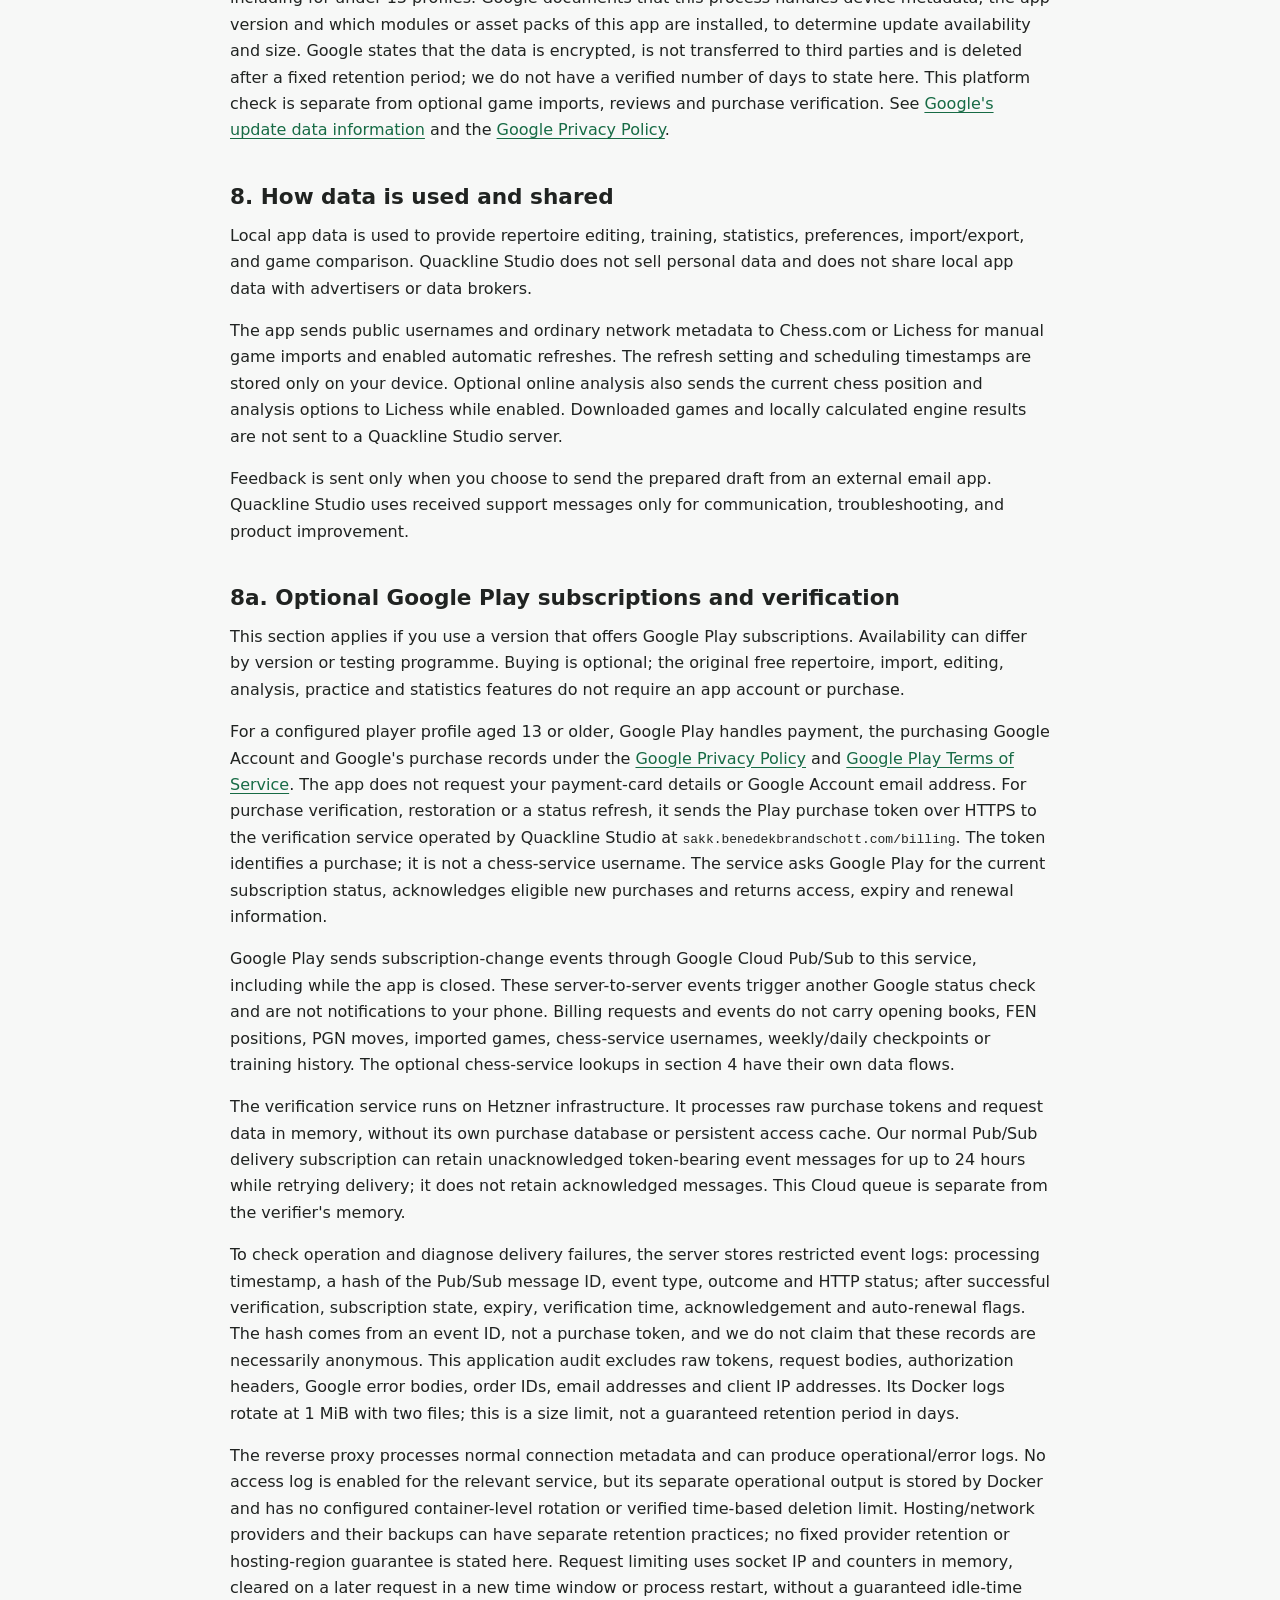
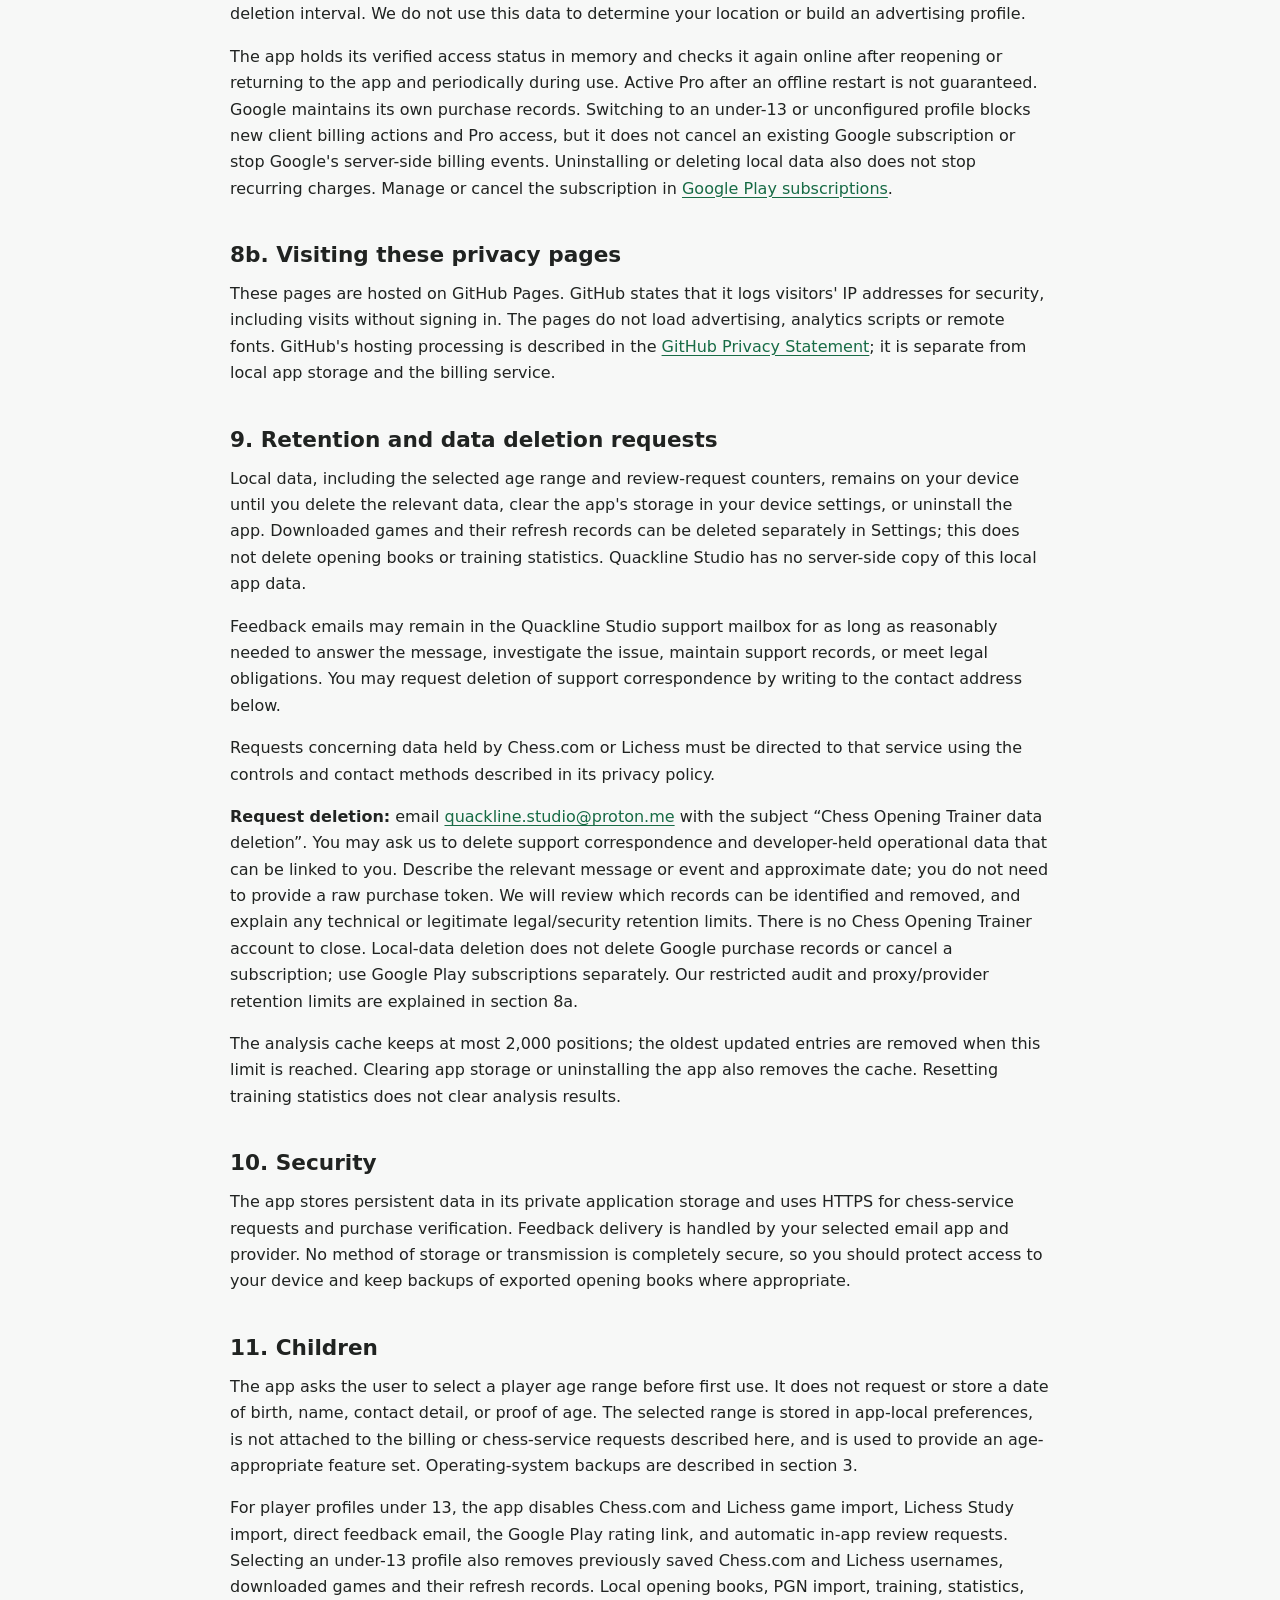
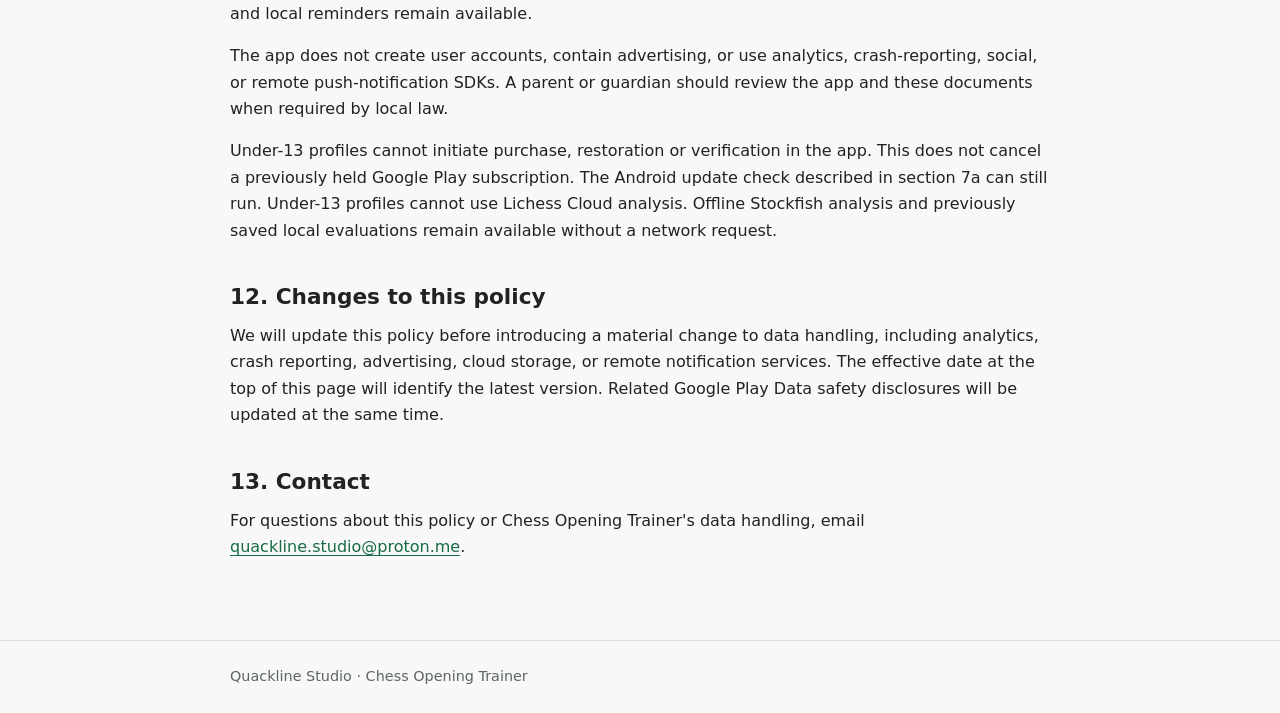
==== commit 0e263a52: "Update privacy policy for local practice and Google Play subscriptions" ====
--- a/privacy/index.html
+++ b/privacy/index.html
@@ -20,7 +20,8 @@
     </header>
     <main class="document">
       <h1>Privacy Policy</h1>
-      <p class="meta">Effective and last updated: September 2, 2026</p>
+      <p class="meta">Effective and last updated: October 26, 2026</p>
+      <p class="meta">Features and optional services can differ by app version and testing programme. The sections below apply when the relevant feature is available and used.</p>
       <p class="lede">This Privacy Policy explains how Chess Opening Trainer handles data. The app is developed and published by Quackline Studio.</p>
 
       <h2>1. Who we are</h2>
@@ -28,12 +29,13 @@
 
       <h2>2. Privacy summary</h2>
       <ul>
-        <li>The app does not require an account.</li>
-        <li>Quackline Studio does not operate an app backend and does not receive your repertoires, training activity, usernames, or imported games.</li>
-        <li>The app contains no advertising, analytics, crash-reporting, or remote push-notification service. Optional training reminders are scheduled locally on your device.</li>
-        <li>Your app data is stored locally on your device unless you explicitly export a file.</li>
+        <li>No separate Chess Opening Trainer account is required. A chess-service username or purchasing Google Account is managed by the relevant external service, not an app-created account.</li>
+        <li>The app does not upload your repertoire, training history or imported games to Quackline Studio. Optional purchase verification sends separate billing information, as described in section 8a.</li>
+        <li>The app has no advertising or third-party usage-analytics or crash-reporting SDK. Training reminders are local. Restricted billing-operation logs and server-to-server events are described below; they are not phone push notifications.</li>
+        <li>The app stores chess and training data locally. Optional online lookups, voluntary support email, exported files and operating-system backups have the separate data flows described below.</li>
         <li>At first use, the app stores only the selected player age range. Profiles for players under 13 cannot access online chess services, feedback email, or Google Play rating actions.</li>
-        <li>Chess.com and Lichess usernames are sent to the selected service only when you request a game import.</li>
+        <li>Chess.com and Lichess usernames are sent to the selected service when you request a game import and, if automatic refresh is enabled, when checking for new games on the Games screen.</li>
+        <li>Optional online position analysis sends the current chess position to Lichess after your consent. Offline Stockfish analysis sends nothing over the network.</li>
         <li>The optional feedback action opens your chosen email app. Nothing is sent until you review and send the email.</li>
         <li>If you choose to submit a rating or review, it is sent directly to Google Play and handled under Google's policies.</li>
       </ul>
@@ -42,22 +44,34 @@
       <p>Chess Opening Trainer may store the following data in the app's private local storage:</p>
       <ul>
         <li>opening-book names, chess positions, moves, variations, and spaced-repetition state;</li>
+        <li>up to 2,000 saved engine evaluations, including position, score, depth, variations, source and timestamp, and your online-analysis consent;</li>
         <li>training preferences, selected repertoires, language, theme, notation, onboarding status, and the selected player age range;</li>
         <li>whether the optional daily training reminder is enabled and the time you selected;</li>
         <li>successful-Sprint counters and review-request timestamps used to limit how often the native Google Play review prompt may be requested;</li>
         <li>the Chess.com and Lichess usernames you enter when using a profile for a player aged 13 or older;</li>
         <li>opening-book data you import in Chess Opening Trainer format.</li>
       </ul>
-      <p>Opening books you export are written to a location you choose and are then under your control. Game data downloaded from Chess.com or Lichess is used for on-device analysis and held in app memory for the current use of the Games feature; it is not uploaded to Quackline Studio.</p>
+      <p>Opening books you export are written to a location you choose and are then under your control. Game data downloaded from Chess.com or Lichess, including usernames, game identifiers, results, timestamps and PGN moves, is saved in the app's private local storage for offline access after restart. Local refresh records help retrieve missing games without importing duplicates. These records are not uploaded to Quackline Studio.</p>
+
+      <p>Your device or account settings may enable operating-system backup or device-to-device transfer of app data. These copies are controlled by the operating system and its provider, not a Quackline Studio chess-data backup service. Deleting local app data does not itself remove exported files or OS-managed backup copies; manage those through their own settings.</p>
+
+      <p><strong>Local weekly repertoire review:</strong> The review compares games from the selected imported account with selected repertoire books on your device. When you save a reply and start follow-up, the private <code>weekly_review_v1</code> directory stores the account/book scope, chess positions, move paths, game identifiers, observation times and the replies recorded at that time. This feature does not upload these checkpoints or introduce a subscription purchase. A failed checkpoint save may remain in memory for retry until the app closes; the saved book reply is separate.</p>
+      <p>The same private storage remembers the most recently selected imported account and books, including an intentionally empty book selection. Restarting follow-up clears both follow-up and this saved choice. Deleting imported games in Settings also clears both, while keeping books and training statistics. Selecting an under-13 profile clears these records and prevents access to the game-based weekly review. Selection saving and deletion errors are reported so they can be retried.</p>
+
+      <p><strong>Personal daily practice:</strong> Your device can build a short plan from selected repertoire books and, optionally, already downloaded games. It counts repeated choices outside your saved repertoire; this is not a chess-engine judgment about move quality. Private daily-practice storage remembers the selected account/books, time budget, plan date, positions and saved replies, deviation counts, and completed or dismissed tasks so you can resume after reopening. It does not upload these records or store another copy of your PGN games. Actual practice answers update the existing local repetition state and aggregate training statistics.</p>
+      <p>Visible daily history is limited to 64 plans and 30 days, checked when the storage is loaded or written. Two committed recovery generations are kept; the preceding recovery copy may contain an expired plan until another successful save replaces it. You can delete the daily plans and selection from the daily screen. Deleting imported games in Settings or selecting an under-13 profile also clears daily records and invalidates pending saves, keeping your books and training statistics. The daily screen requires a configured 13+ profile. Saved own plans remain readable and deletable independently of the subscription entitlement. Read, save and deletion failures are reported for retry.</p>
 
       <h2>4. Chess.com and Lichess integrations</h2>
-      <p>These online integrations are available only for player profiles aged 13 or older. When you enter a public username and tap the corresponding import button, the app sends that username over HTTPS directly to the selected service's public API. The response may include public game information such as player usernames, ratings, game results, timestamps, game identifiers, URLs, and PGN move data.</p>
-      <p>These requests are user-initiated and are used only to display and compare public games with your local repertoire. The selected service also receives normal network information, such as your IP address and request metadata, and handles it under its own policies:</p>
+      <p>These online integrations are available only for player profiles aged 13 or older. When you enter a public username and tap the corresponding import button, the app sends that username over HTTPS directly to the selected service. It uses the public APIs and may supplement Chess.com results from its publicly accessible game list and game analysis pages, without logging in or using account cookies. The response may include public game information such as player usernames, ratings, game results, timestamps, game identifiers, URLs, and PGN move data.</p>
+      <p>After a successful import, automatic refresh can check the saved usernames when you open the Games screen and about once per minute while that screen is visible and the app is in the foreground. It is enabled by default and can be turned off in Settings under Automatically add new games. It does not start imports for names that have never been imported successfully. Leaving the Games screen or backgrounding the app pauses new refreshes; requests already in progress may finish. There is no background polling service or remote push service. Existing downloaded games remain stored when automatic refresh is turned off.</p>
+      <p>Manual imports and automatic refreshes are used only to display and compare public games with your local repertoire. The selected service also receives normal network information, such as your IP address and request metadata, and handles it under its own policies:</p>
       <ul>
         <li><a href="https://www.chess.com/legal/privacy">Chess.com Privacy Policy</a> and <a href="https://www.chess.com/legal/user-agreement">User Agreement</a></li>
         <li><a href="https://lichess.org/privacy">Lichess Privacy Policy</a> and <a href="https://lichess.org/terms-of-service">Terms of Service</a></li>
       </ul>
       <p>Chess Opening Trainer is not affiliated with or endorsed by Chess.com or Lichess. Their services, availability, and data practices are controlled by their respective operators.</p>
+
+      <p><strong>Optional position analysis:</strong> Offline Stockfish runs entirely on your device. For profiles aged 13 or older, you may separately enable Lichess Cloud after an in-app disclosure. While online analysis is enabled on a visible screen, the current position in FEN format and analysis options are sent directly to Lichess over HTTPS. Lichess receives normal network metadata, including your IP address; no book name, username, full game or training history is attached. The service returns existing public cloud evaluations and does not start a new server calculation. Results may be saved locally and are not uploaded or synchronized by Quackline Studio. You can switch online analysis off at any time. Leaving the screen or backgrounding the app stops analysis.</p>
 
       <h2>5. Optional local training reminders</h2>
       <p>You may enable one daily training reminder and choose its time in Settings. The app requests notification permission only when you turn this feature on. The reminder is scheduled by your device's operating system; its enabled state and selected time are stored locally. No reminder data is sent to Quackline Studio or to a remote notification service.</p>
@@ -73,23 +87,43 @@
       <p>If you choose to submit a star rating or written review, Google Play receives and stores that content. A production review may be public; feedback from a closed testing track may be shared privately with the developer. Google handles this data under the <a href="https://policies.google.com/privacy">Google Privacy Policy</a> and <a href="https://play.google.com/about/play-terms/">Google Play Terms of Service</a>. You can manage or delete a submitted review through your Google Play or Google Account.</p>
       <p>Chess Opening Trainer does not receive the rating or review through a Quackline Studio server, and the in-app review API does not tell the app whether you submitted one. The app stores only local counters and timestamps needed to avoid requesting the review card too often.</p>
 
+      <h2>7a. Android app updates</h2>
+      <p>On Android, the app can ask Google Play whether an update is available when the app starts, including for under-13 profiles. Google documents that this process handles device metadata, the app version and which modules or asset packs of this app are installed, to determine update availability and size. Google states that the data is encrypted, is not transferred to third parties and is deleted after a fixed retention period; we do not have a verified number of days to state here. This platform check is separate from optional game imports, reviews and purchase verification. See <a href="https://developer.android.com/guide/playcore/in-app-updates#data-safety">Google's update data information</a> and the <a href="https://policies.google.com/privacy">Google Privacy Policy</a>.</p>
+
       <h2>8. How data is used and shared</h2>
       <p>Local app data is used to provide repertoire editing, training, statistics, preferences, import/export, and game comparison. Quackline Studio does not sell personal data and does not share local app data with advertisers or data brokers.</p>
-      <p>The only third-party transfer performed by the current app is the user-requested transmission of a public username and ordinary network metadata to Chess.com or Lichess to retrieve public games. The downloaded game data remains on the device and is not sent to a Quackline Studio server.</p>
+      <p>The app sends public usernames and ordinary network metadata to Chess.com or Lichess for manual game imports and enabled automatic refreshes. The refresh setting and scheduling timestamps are stored only on your device. Optional online analysis also sends the current chess position and analysis options to Lichess while enabled. Downloaded games and locally calculated engine results are not sent to a Quackline Studio server.</p>
       <p>Feedback is sent only when you choose to send the prepared draft from an external email app. Quackline Studio uses received support messages only for communication, troubleshooting, and product improvement.</p>
 
-      <h2>9. Retention and deletion</h2>
-      <p>Local data, including the selected age range and review-request counters, remains on your device until you delete the relevant opening book, clear the app's storage in your device settings, or uninstall the app. Session-only game results are discarded when they are no longer held by the running app. Quackline Studio has no server-side copy of this local app data.</p>
+      <h2>8a. Optional Google Play subscriptions and verification</h2>
+      <p>This section applies if you use a version that offers Google Play subscriptions. Availability can differ by version or testing programme. Buying is optional; the original free repertoire, import, editing, analysis, practice and statistics features do not require an app account or purchase.</p>
+      <p>For a configured player profile aged 13 or older, Google Play handles payment, the purchasing Google Account and Google's purchase records under the <a href="https://policies.google.com/privacy">Google Privacy Policy</a> and <a href="https://play.google.com/about/play-terms/">Google Play Terms of Service</a>. The app does not request your payment-card details or Google Account email address. For purchase verification, restoration or a status refresh, it sends the Play purchase token over HTTPS to the verification service operated by Quackline Studio at <code>sakk.benedekbrandschott.com/billing</code>. The token identifies a purchase; it is not a chess-service username. The service asks Google Play for the current subscription status, acknowledges eligible new purchases and returns access, expiry and renewal information.</p>
+      <p>Google Play sends subscription-change events through Google Cloud Pub/Sub to this service, including while the app is closed. These server-to-server events trigger another Google status check and are not notifications to your phone. Billing requests and events do not carry opening books, FEN positions, PGN moves, imported games, chess-service usernames, weekly/daily checkpoints or training history. The optional chess-service lookups in section 4 have their own data flows.</p>
+      <p>The verification service runs on Hetzner infrastructure. It processes raw purchase tokens and request data in memory, without its own purchase database or persistent access cache. Our normal Pub/Sub delivery subscription can retain unacknowledged token-bearing event messages for up to 24 hours while retrying delivery; it does not retain acknowledged messages. This Cloud queue is separate from the verifier's memory.</p>
+      <p>To check operation and diagnose delivery failures, the server stores restricted event logs: processing timestamp, a hash of the Pub/Sub message ID, event type, outcome and HTTP status; after successful verification, subscription state, expiry, verification time, acknowledgement and auto-renewal flags. The hash comes from an event ID, not a purchase token, and we do not claim that these records are necessarily anonymous. This application audit excludes raw tokens, request bodies, authorization headers, Google error bodies, order IDs, email addresses and client IP addresses. Its Docker logs rotate at 1 MiB with two files; this is a size limit, not a guaranteed retention period in days.</p>
+      <p>The reverse proxy processes normal connection metadata and can produce operational/error logs. No access log is enabled for the relevant service, but its separate operational output is stored by Docker and has no configured container-level rotation or verified time-based deletion limit. Hosting/network providers and their backups can have separate retention practices; no fixed provider retention or hosting-region guarantee is stated here. Request limiting uses socket IP and counters in memory, cleared on a later request in a new time window or process restart, without a guaranteed idle-time deletion interval. We do not use this data to determine your location or build an advertising profile.</p>
+      <p>The app holds its verified access status in memory and checks it again online after reopening or returning to the app and periodically during use. Active Pro after an offline restart is not guaranteed. Google maintains its own purchase records. Switching to an under-13 or unconfigured profile blocks new client billing actions and Pro access, but it does not cancel an existing Google subscription or stop Google's server-side billing events. Uninstalling or deleting local data also does not stop recurring charges. Manage or cancel the subscription in <a href="https://play.google.com/store/account/subscriptions">Google Play subscriptions</a>.</p>
+
+      <h2>8b. Visiting these privacy pages</h2>
+      <p>These pages are hosted on GitHub Pages. GitHub states that it logs visitors' IP addresses for security, including visits without signing in. The pages do not load advertising, analytics scripts or remote fonts. GitHub's hosting processing is described in the <a href="https://docs.github.com/en/site-policy/privacy-policies/github-general-privacy-statement">GitHub Privacy Statement</a>; it is separate from local app storage and the billing service.</p>
+
+      <h2 id="data-deletion">9. Retention and data deletion requests</h2>
+      <p>Local data, including the selected age range and review-request counters, remains on your device until you delete the relevant data, clear the app's storage in your device settings, or uninstall the app. Downloaded games and their refresh records can be deleted separately in Settings; this does not delete opening books or training statistics. Quackline Studio has no server-side copy of this local app data.</p>
       <p>Feedback emails may remain in the Quackline Studio support mailbox for as long as reasonably needed to answer the message, investigate the issue, maintain support records, or meet legal obligations. You may request deletion of support correspondence by writing to the contact address below.</p>
       <p>Requests concerning data held by Chess.com or Lichess must be directed to that service using the controls and contact methods described in its privacy policy.</p>
+      <p><strong>Request deletion:</strong> email <a href="mailto:quackline.studio@proton.me?subject=Chess%20Opening%20Trainer%20data%20deletion">quackline.studio@proton.me</a> with the subject “Chess Opening Trainer data deletion”. You may ask us to delete support correspondence and developer-held operational data that can be linked to you. Describe the relevant message or event and approximate date; you do not need to provide a raw purchase token. We will review which records can be identified and removed, and explain any technical or legitimate legal/security retention limits. There is no Chess Opening Trainer account to close. Local-data deletion does not delete Google purchase records or cancel a subscription; use Google Play subscriptions separately. Our restricted audit and proxy/provider retention limits are explained in section 8a.</p>
+
+      <p>The analysis cache keeps at most 2,000 positions; the oldest updated entries are removed when this limit is reached. Clearing app storage or uninstalling the app also removes the cache. Resetting training statistics does not clear analysis results.</p>
 
       <h2>10. Security</h2>
-      <p>The app stores persistent data in its private application storage and uses HTTPS for Chess.com and Lichess API requests. Feedback delivery is handled by your selected email app and provider. No method of storage or transmission is completely secure, so you should protect access to your device and keep backups of exported opening books where appropriate.</p>
+      <p>The app stores persistent data in its private application storage and uses HTTPS for chess-service requests and purchase verification. Feedback delivery is handled by your selected email app and provider. No method of storage or transmission is completely secure, so you should protect access to your device and keep backups of exported opening books where appropriate.</p>
 
       <h2>11. Children</h2>
-      <p>The app asks the user to select a player age range before first use. It does not request or store a date of birth, name, contact detail, or proof of age. The selected range is stored only on the device and is used to provide an age-appropriate feature set.</p>
-      <p>For player profiles under 13, the app disables Chess.com and Lichess game import, Lichess Study import, direct feedback email, the Google Play rating link, and automatic in-app review requests. Selecting an under-13 profile also removes any Chess.com or Lichess usernames previously saved by the app. Local opening books, PGN import, training, statistics, and local reminders remain available.</p>
+      <p>The app asks the user to select a player age range before first use. It does not request or store a date of birth, name, contact detail, or proof of age. The selected range is stored in app-local preferences, is not attached to the billing or chess-service requests described here, and is used to provide an age-appropriate feature set. Operating-system backups are described in section 3.</p>
+      <p>For player profiles under 13, the app disables Chess.com and Lichess game import, Lichess Study import, direct feedback email, the Google Play rating link, and automatic in-app review requests. Selecting an under-13 profile also removes previously saved Chess.com and Lichess usernames, downloaded games and their refresh records. Local opening books, PGN import, training, statistics, and local reminders remain available.</p>
       <p>The app does not create user accounts, contain advertising, or use analytics, crash-reporting, social, or remote push-notification SDKs. A parent or guardian should review the app and these documents when required by local law.</p>
+
+      <p>Under-13 profiles cannot initiate purchase, restoration or verification in the app. This does not cancel a previously held Google Play subscription. The Android update check described in section 7a can still run. Under-13 profiles cannot use Lichess Cloud analysis. Offline Stockfish analysis and previously saved local evaluations remain available without a network request.</p>
 
       <h2>12. Changes to this policy</h2>
       <p>We will update this policy before introducing a material change to data handling, including analytics, crash reporting, advertising, cloud storage, or remote notification services. The effective date at the top of this page will identify the latest version. Related Google Play Data safety disclosures will be updated at the same time.</p>
